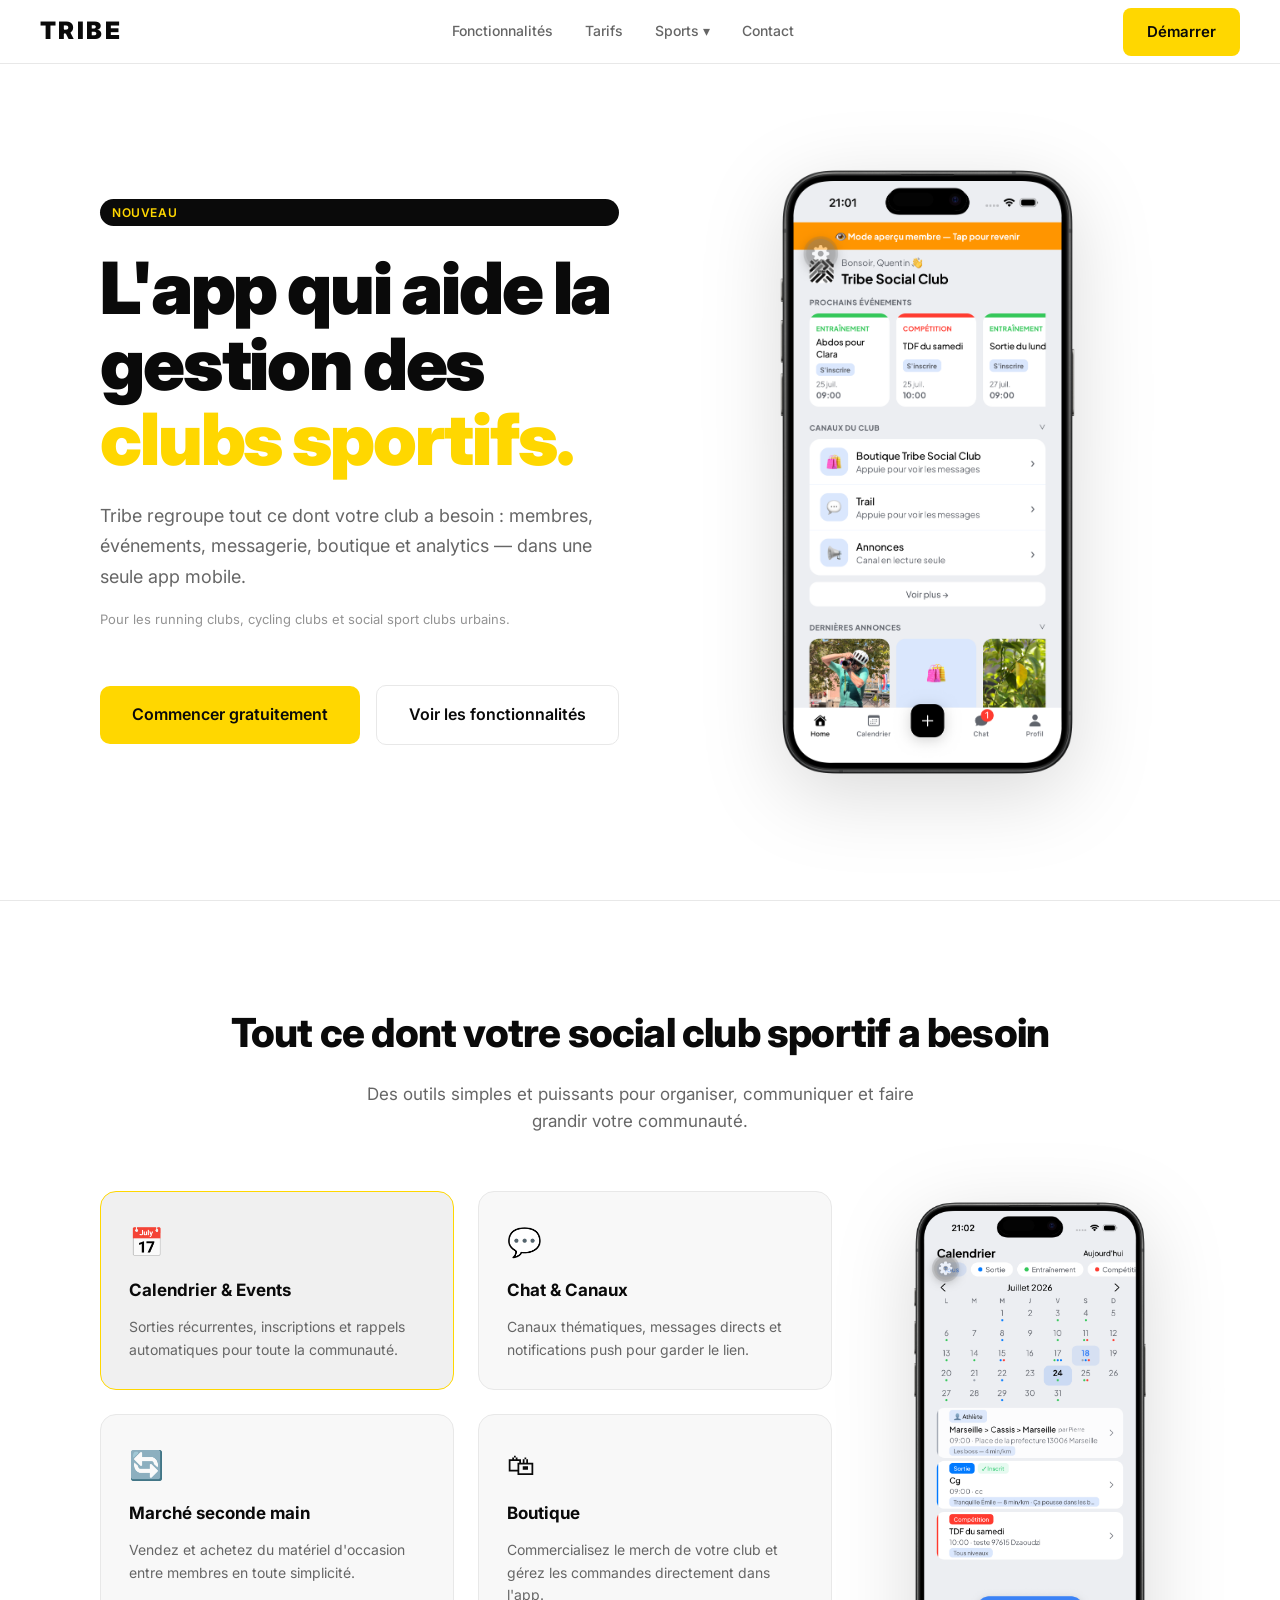
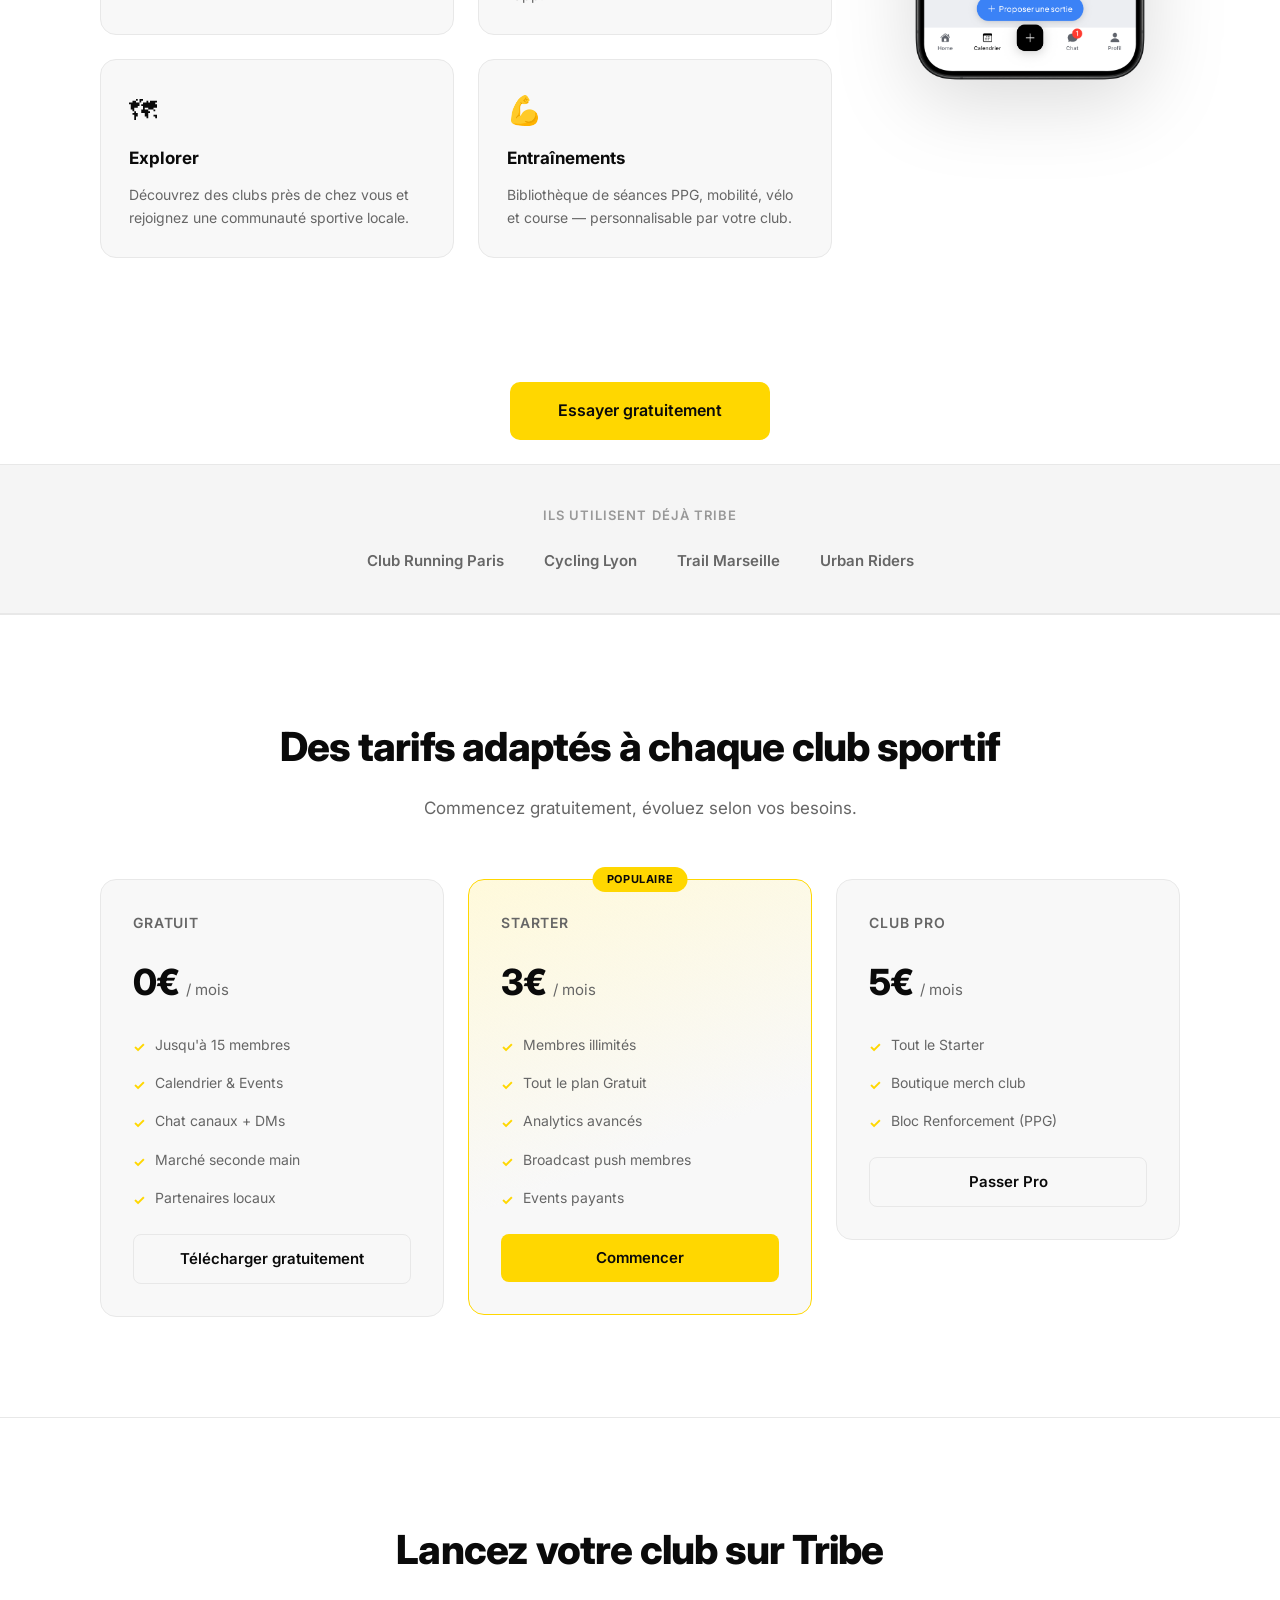
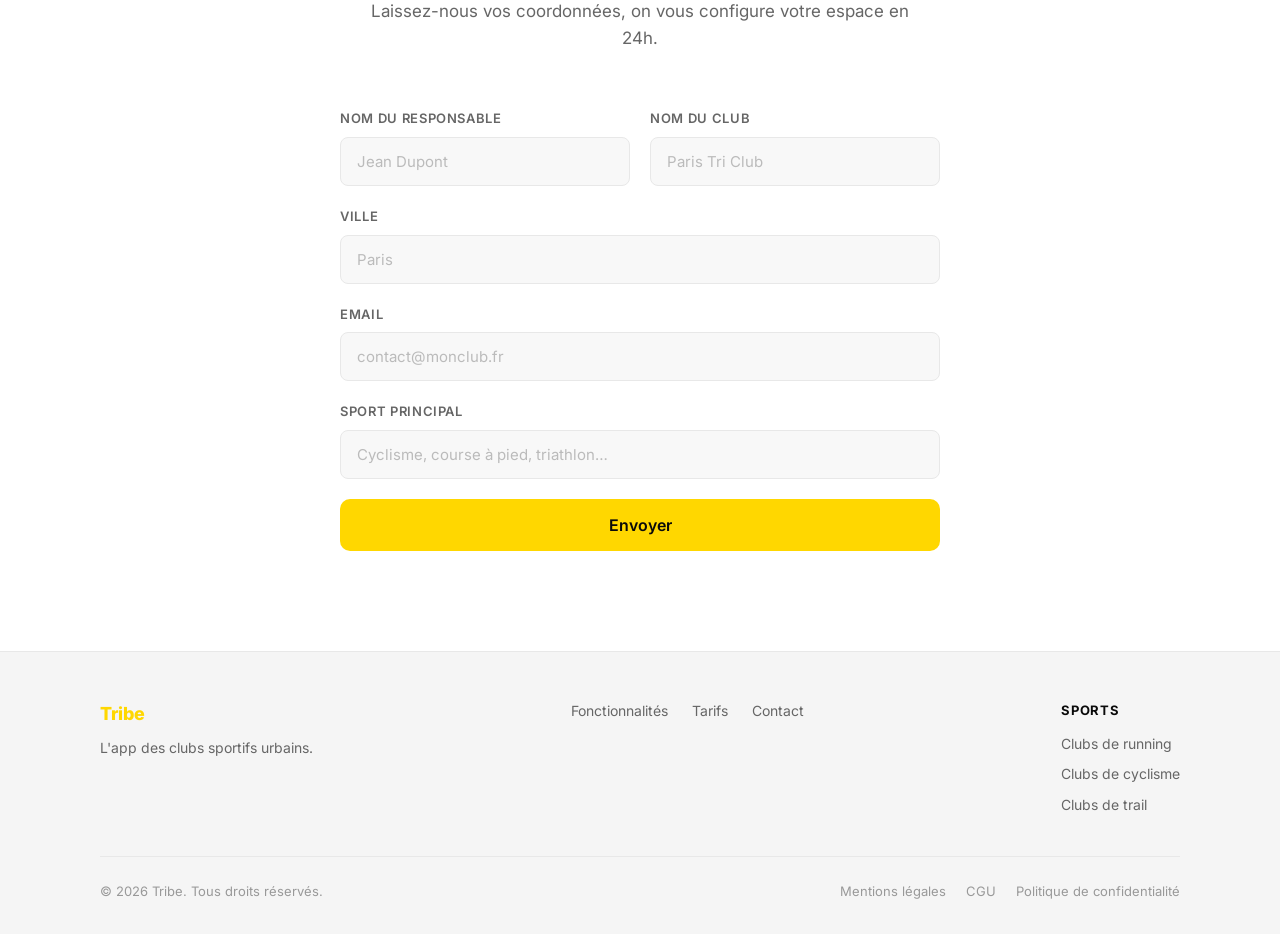
==== index.html @ c09dd41e "fix: pricing features aligned with app" ====
<!DOCTYPE html>
<html lang="fr">
<head>
  <meta charset="UTF-8" />
  <meta name="viewport" content="width=device-width, initial-scale=1.0" />
  <title>Tribe — L'app qui aide la gestion des clubs sportifs</title>

  <!-- SEO -->
  <meta name="description" content="Tribe — L'app qui aide la gestion des clubs sportifs. Calendrier, chat, boutique, entraînements et analytics pour les clubs de running, cyclisme et trail. Social running club, social cycling club, social sport club." />
  <meta name="keywords" content="application club sportif, gestion club running, app club cyclisme, logiciel club trail, gérer club sport, calendrier club running, application sport urbain" />
  <meta name="author" content="Tribe" />
  <meta name="robots" content="index, follow" />
  <link rel="canonical" href="https://tribeapp.fr" />

  <!-- Open Graph -->
  <meta property="og:title" content="Tribe — L'app qui aide la gestion des clubs sportifs" />
  <meta property="og:description" content="Calendrier, chat, boutique, entraînements et analytics pour les clubs de running, cyclisme et trail." />
  <meta property="og:url" content="https://tribeapp.fr" />
  <meta property="og:type" content="website" />
  <meta property="og:locale" content="fr_FR" />

  <!-- Twitter Card -->
  <meta name="twitter:card" content="summary_large_image" />
  <meta name="twitter:title" content="Tribe — L'app qui aide la gestion des clubs sportifs" />
  <meta name="twitter:description" content="Calendrier, chat, boutique, entraînements et analytics pour les clubs de running, cyclisme et trail." />

  <!-- Schema.org -->
  <script type="application/ld+json">
  {
    "@context": "https://schema.org",
    "@type": "SoftwareApplication",
    "name": "Tribe",
    "description": "L'app qui aide la gestion des running clubs, cycling clubs, trail clubs et social sport clubs urbains",
    "applicationCategory": "SportsApplication",
    "operatingSystem": "iOS, Android",
    "offers": [
      { "@type": "Offer", "name": "Gratuit", "price": "0", "priceCurrency": "EUR" },
      { "@type": "Offer", "name": "Starter", "price": "3", "priceCurrency": "EUR" },
      { "@type": "Offer", "name": "Club Pro", "price": "5", "priceCurrency": "EUR" }
    ],
    "url": "https://tribeapp.fr",
    "inLanguage": "fr"
  }
  </script>

  <link rel="preconnect" href="https://fonts.googleapis.com" />
  <link rel="preconnect" href="https://fonts.gstatic.com" crossorigin />
  <link href="https://fonts.googleapis.com/css2?family=Inter:wght@400;500;600;700;800;900&display=swap" rel="stylesheet" />
  <link rel="stylesheet" href="assets/css/style.css" />
  <link rel="icon" type="image/png" href="assets/img/logo.png">
  <link rel="apple-touch-icon" href="assets/img/logo.png">
</head>
<body>

  <!-- NAV -->
  <nav class="nav">
    <a href="/" class="nav__logo">TRIBE</a>
    <ul class="nav__links">
      <li><a href="/#features">Fonctionnalités</a></li>
      <li><a href="/#pricing">Tarifs</a></li>
      <li class="nav__dropdown">
        <span>Sports ▾</span>
        <div class="nav__dropdown-menu">
          <a href="running.html">🏃 Running</a>
          <a href="cycling.html">🚴 Cyclisme</a>
          <a href="trail.html">🏔 Trail</a>
        </div>
      </li>
      <li><a href="/#contact">Contact</a></li>
    </ul>
    <a href="#contact" class="btn btn--primary nav__cta">Démarrer</a>
    <button class="nav__burger" aria-label="Menu" id="burger">
      <span></span>
      <span></span>
      <span></span>
    </button>
  </nav>

  <!-- HERO -->
  <section class="hero" id="hero">
    <div class="container">
      <div class="hero__content">
        <span class="badge">Nouveau</span>
        <h1 class="hero__title">L'app qui aide la gestion des<br /><span class="accent">clubs sportifs.</span></h1>
        <p class="hero__subtitle">
          Tribe regroupe tout ce dont votre club a besoin : membres, événements, messagerie, boutique et analytics — dans une seule app mobile.
        </p>
        <p class="hero__tagline-sub">Pour les running clubs, cycling clubs et social sport clubs urbains.</p>
        <div class="hero__actions">
          <a href="#contact" class="btn btn--primary btn--lg">Commencer gratuitement</a>
          <a href="#features" class="btn btn--ghost btn--lg">Voir les fonctionnalités</a>
        </div>
      </div>
      <div class="hero__visual">
        <img src="assets/img/mockups/simulator-iphone-17-home.png" alt="Tribe app" class="hero-mockup">
      </div>
    </div>
  </section>

  <!-- FEATURES -->
  <section class="features" id="features">
    <div class="container">
      <h2 class="section-title">Tout ce dont votre social club sportif a besoin</h2>
      <p class="section-subtitle">Des outils simples et puissants pour organiser, communiquer et faire grandir votre communauté.</p>

      <div class="features-layout">

        <div class="features-left">
          <div class="features__grid">

            <div class="feature-card" data-screen="simulator-iphone-17-calendrier.png">
              <div class="feature-card__icon">📅</div>
              <h3 class="feature-card__title">Calendrier & Events</h3>
              <p class="feature-card__desc">Sorties récurrentes, inscriptions et rappels automatiques pour toute la communauté.</p>
            </div>

            <div class="feature-card" data-screen="simulator-iphone-17-canaux.png">
              <div class="feature-card__icon">💬</div>
              <h3 class="feature-card__title">Chat & Canaux</h3>
              <p class="feature-card__desc">Canaux thématiques, messages directs et notifications push pour garder le lien.</p>
            </div>

            <div class="feature-card" data-screen="simulator-iphone-17-marche-seconde-main.png">
              <div class="feature-card__icon">🔄</div>
              <h3 class="feature-card__title">Marché seconde main</h3>
              <p class="feature-card__desc">Vendez et achetez du matériel d'occasion entre membres en toute simplicité.</p>
            </div>

            <div class="feature-card" data-screen="simulator-iphone-17-boutique.png">
              <div class="feature-card__icon">🛍</div>
              <h3 class="feature-card__title">Boutique</h3>
              <p class="feature-card__desc">Commercialisez le merch de votre club et gérez les commandes directement dans l'app.</p>
            </div>

            <div class="feature-card" data-screen="simulator-iphone-17-explorer.png">
              <div class="feature-card__icon">🗺</div>
              <h3 class="feature-card__title">Explorer</h3>
              <p class="feature-card__desc">Découvrez des clubs près de chez vous et rejoignez une communauté sportive locale.</p>
            </div>

            <div class="feature-card" data-screen="simulator-iphone-17-renforcement.png">
              <div class="feature-card__icon">💪</div>
              <h3 class="feature-card__title">Entraînements</h3>
              <p class="feature-card__desc">Bibliothèque de séances PPG, mobilité, vélo et course — personnalisable par votre club.</p>
            </div>

          </div>
        </div>

        <div class="features-right">
          <img id="features-phone" src="assets/img/mockups/simulator-iphone-17-calendrier.png" alt="Tribe app" class="features-mockup">
        </div>

      </div>
    </div>
  </section>

  <!-- FEATURES CTA -->
  <div class="features-cta">
    <a href="https://apps.apple.com/app/id6784278561" target="_blank" rel="noopener" class="btn btn--primary btn--lg">
      Essayer gratuitement
    </a>
  </div>

  <!-- SOCIAL PROOF -->
  <section class="social-proof">
    <p class="social-proof__label">Ils utilisent déjà Tribe</p>
    <div class="social-proof__logos">
      <span class="club-placeholder">Club Running Paris</span>
      <span class="club-placeholder">Cycling Lyon</span>
      <span class="club-placeholder">Trail Marseille</span>
      <span class="club-placeholder">Urban Riders</span>
    </div>
  </section>

  <!-- PRICING -->
  <section class="pricing" id="pricing">
    <div class="container">
      <h2 class="section-title">Des tarifs adaptés à chaque club sportif</h2>
      <p class="section-subtitle">Commencez gratuitement, évoluez selon vos besoins.</p>
      <div class="pricing__grid">

        <div class="pricing-card">
          <div class="pricing-card__plan">Gratuit</div>
          <div class="pricing-card__price">
            <span class="pricing-card__amount">0€</span>
            <span class="pricing-card__period">/ mois</span>
          </div>
          <ul class="pricing-card__features">
            <li>Jusqu'à 15 membres</li>
            <li>Calendrier & Events</li>
            <li>Chat canaux + DMs</li>
            <li>Marché seconde main</li>
            <li>Partenaires locaux</li>
          </ul>
          <a href="https://apps.apple.com" target="_blank" rel="noopener" class="btn btn--ghost btn--full">Télécharger gratuitement</a>
        </div>

        <div class="pricing-card pricing-card--featured">
          <div class="pricing-card__badge">Populaire</div>
          <div class="pricing-card__plan">Starter</div>
          <div class="pricing-card__price">
            <span class="pricing-card__amount">3€</span>
            <span class="pricing-card__period">/ mois</span>
          </div>
          <ul class="pricing-card__features">
            <li>Membres illimités</li>
            <li>Tout le plan Gratuit</li>
            <li>Analytics avancés</li>
            <li>Broadcast push membres</li>
            <li>Events payants</li>
          </ul>
          <a href="https://apps.apple.com" target="_blank" rel="noopener" class="btn btn--primary btn--full">Commencer</a>
        </div>

        <div class="pricing-card">
          <div class="pricing-card__plan">Club Pro</div>
          <div class="pricing-card__price">
            <span class="pricing-card__amount">5€</span>
            <span class="pricing-card__period">/ mois</span>
          </div>
          <ul class="pricing-card__features">
            <li>Tout le Starter</li>
            <li>Boutique merch club</li>
            <li>Bloc Renforcement (PPG)</li>
          </ul>
          <a href="https://apps.apple.com" target="_blank" rel="noopener" class="btn btn--ghost btn--full">Passer Pro</a>
        </div>

      </div>
    </div>
  </section>

  <!-- CONTACT -->
  <section class="contact" id="contact">
    <div class="container">
      <h2 class="section-title">Lancez votre club sur Tribe</h2>
      <p class="section-subtitle">Laissez-nous vos coordonnées, on vous configure votre espace en 24h.</p>
      <form class="contact__form" id="contactForm">
        <div class="form-row">
          <div class="form-group">
            <label for="name">Nom du responsable</label>
            <input type="text" id="name" name="name" placeholder="Jean Dupont" required />
          </div>
          <div class="form-group">
            <label for="club">Nom du club</label>
            <input type="text" id="club" name="club" placeholder="Paris Tri Club" required />
          </div>
        </div>
        <div class="form-group">
          <label for="city">Ville</label>
          <input type="text" id="city" name="city" placeholder="Paris" required />
        </div>
        <div class="form-group">
          <label for="email">Email</label>
          <input type="email" id="email" name="email" placeholder="contact@monclub.fr" required />
        </div>
        <div class="form-group">
          <label for="sport">Sport principal</label>
          <input type="text" id="sport" name="sport" placeholder="Cyclisme, course à pied, triathlon…" />
        </div>
        <button type="submit" class="btn btn--primary btn--lg btn--full">Envoyer</button>
      </form>
    </div>
  </section>

  <!-- FOOTER -->
  <footer class="footer">
    <div class="container">
      <div class="footer__top">
        <div class="footer__brand">
          <span class="footer__logo">Tribe</span>
          <p class="footer__tagline">L'app des clubs sportifs urbains.</p>
        </div>
        <nav class="footer__nav">
          <a href="/#features">Fonctionnalités</a>
          <a href="/#pricing">Tarifs</a>
          <a href="/#contact">Contact</a>
        </nav>
        <div class="footer__col">
          <h4>Sports</h4>
          <a href="running.html">Clubs de running</a>
          <a href="cycling.html">Clubs de cyclisme</a>
          <a href="trail.html">Clubs de trail</a>
        </div>
      </div>
      <div class="footer__bottom">
        <p class="footer__legal">&copy; 2026 Tribe. Tous droits réservés.</p>
        <div class="footer__links">
          <a href="#">Mentions légales</a>
          <a href="#">CGU</a>
          <a href="#">Politique de confidentialité</a>
        </div>
      </div>
    </div>
  </footer>

  <script src="assets/js/main.js"></script>
</body>
</html>
---- assets/css/style.css ----
/* ===========================
   VARIABLES & RESET
   =========================== */
:root {
  --bg:         #FFFFFF;
  --bg-card:    #F8F8F8;
  --bg-card-alt:#F0F0F0;
  --border:     #E8E8E8;
  --text:       #0A0A0A;
  --text-muted: #666666;
  --accent:     #FFD700;
  --accent-dim: rgba(255, 215, 0, 0.18);

  --font: 'Inter', -apple-system, BlinkMacSystemFont, sans-serif;
  --radius-sm: 8px;
  --radius:    16px;
  --radius-lg: 24px;

  --nav-h: 64px;
  --container: 1120px;
  --gap: 24px;
}

*, *::before, *::after { box-sizing: border-box; margin: 0; padding: 0; }

html { scroll-behavior: smooth; }

body {
  font-family: var(--font);
  background: var(--bg);
  color: var(--text);
  line-height: 1.6;
  -webkit-font-smoothing: antialiased;
}

img { display: block; max-width: 100%; }
a { color: inherit; text-decoration: none; }
ul { list-style: none; }

/* ===========================
   LAYOUT
   =========================== */
.container {
  width: 100%;
  max-width: var(--container);
  margin: 0 auto;
  padding: 0 20px;
}

/* ===========================
   BUTTONS
   =========================== */
.btn {
  display: inline-flex;
  align-items: center;
  justify-content: center;
  gap: 8px;
  padding: 12px 24px;
  border-radius: var(--radius-sm);
  font-family: var(--font);
  font-size: 15px;
  font-weight: 600;
  cursor: pointer;
  transition: opacity 0.15s, transform 0.15s;
  border: none;
  white-space: nowrap;
}
.btn:hover { opacity: 0.85; transform: translateY(-1px); }
.btn:active { transform: translateY(0); }

.btn--primary {
  background: var(--accent);
  color: #0A0A0A;
}
.btn--ghost {
  background: transparent;
  color: var(--text);
  border: 1px solid var(--border);
}
.btn--ghost:hover { border-color: #AAAAAA; }
.btn--lg { padding: 16px 32px; font-size: 16px; border-radius: 10px; }
.btn--full { width: 100%; }

/* ===========================
   BADGE
   =========================== */
.badge {
  display: inline-block;
  padding: 4px 12px;
  background: #0A0A0A;
  color: var(--accent);
  border-radius: 100px;
  font-size: 12px;
  font-weight: 600;
  letter-spacing: 0.05em;
  text-transform: uppercase;
}

/* ===========================
   TYPOGRAPHY
   =========================== */
.section-title {
  font-size: clamp(28px, 4vw, 40px);
  font-weight: 800;
  letter-spacing: -0.02em;
  text-align: center;
  margin-bottom: 16px;
}
.section-subtitle {
  font-size: 17px;
  color: var(--text-muted);
  text-align: center;
  max-width: 560px;
  margin: 0 auto 56px;
}
.accent { color: var(--accent); }

/* ===========================
   NAV
   =========================== */
.nav {
  position: fixed;
  top: 0;
  left: 0;
  right: 0;
  z-index: 100;
  height: var(--nav-h);
  display: flex;
  align-items: center;
  justify-content: space-between;
  padding: 0 24px;
  background: rgba(255, 255, 255, 0.92);
  backdrop-filter: blur(12px);
  border-bottom: 1px solid var(--border);
}

.nav__logo {
  font-size: 1.5rem;
  font-weight: 900;
  letter-spacing: 0.1em;
  color: #0A0A0A;
  text-decoration: none;
}

.nav__links {
  display: flex;
  gap: 32px;
}
.nav__links a {
  font-size: 14px;
  font-weight: 500;
  color: var(--text-muted);
  transition: color 0.15s;
}
.nav__links a:hover { color: var(--text); }
.nav__links li {
  list-style: none;
  display: flex;
  align-items: center;
}

.nav__dropdown {
  display: flex;
  align-items: center;
  position: relative;
  cursor: pointer;
  font-size: 14px;
  font-weight: 500;
  color: var(--text-muted);
}
.nav__dropdown > span {
  color: var(--text-muted);
  font-size: inherit;
  font-weight: 500;
  cursor: pointer;
  display: inline-flex;
  align-items: center;
  gap: 4px;
}
.nav__dropdown:hover > span { color: var(--text); }
.nav__dropdown:hover { color: var(--text); }
.nav__dropdown-menu {
  display: none;
  position: absolute;
  top: 100%;
  left: 0;
  background: #fff;
  border: 1px solid #E8E8E8;
  border-radius: 8px;
  padding: 8px;
  min-width: 160px;
  box-shadow: 0 4px 12px rgba(0,0,0,0.1);
  z-index: 100;
}
.nav__dropdown:hover .nav__dropdown-menu {
  display: flex;
  flex-direction: column;
  gap: 4px;
}
.nav__dropdown-menu a {
  padding: 8px 12px;
  border-radius: 6px;
  font-size: 0.9rem;
  color: var(--text-muted);
}
.nav__dropdown-menu a:hover {
  background: #F5F5F5;
  color: var(--text);
}

/* ===========================
   HERO
   =========================== */
.hero {
  padding: calc(var(--nav-h) + 80px) 0 100px;
  min-height: 100svh;
  display: flex;
  align-items: center;
}

.hero .container {
  display: grid;
  grid-template-columns: 1fr;
  gap: 56px;
  align-items: center;
}

.hero__content {
  display: flex;
  flex-direction: column;
  gap: 24px;
}

.hero__title {
  font-size: clamp(36px, 6vw, 72px);
  font-weight: 900;
  line-height: 1.05;
  letter-spacing: -0.03em;
}

.hero__subtitle {
  font-size: 18px;
  color: var(--text-muted);
  max-width: 520px;
  line-height: 1.7;
}
.hero__tagline-sub {
  font-size: 13px;
  color: var(--text-muted);
  opacity: 0.7;
  margin-top: -8px;
}

.hero__actions {
  display: flex !important;
  flex-direction: row !important;
  gap: 16px;
  flex-wrap: nowrap;
  justify-content: center;
  align-items: center;
  margin-top: 32px;
}

@media (max-width: 480px) {
  .hero__actions {
    flex-direction: column !important;
    flex-wrap: wrap;
    width: 100%;
  }
  .hero__actions .btn {
    width: 100%;
    text-align: center;
  }
}

.hero__visual {
  width: 100%;
  min-height: 400px;
  display: flex;
  align-items: center;
  justify-content: center;
}

/* ===========================
   FEATURES
   =========================== */
.features {
  padding: 100px 0;
  border-top: 1px solid var(--border);
}

.features__grid {
  display: grid;
  grid-template-columns: 1fr;
  gap: var(--gap);
}

.feature-card {
  padding: 28px;
  background: var(--bg-card);
  border: 1px solid var(--border);
  border-radius: var(--radius);
  display: flex;
  flex-direction: column;
  gap: 12px;
  transition: border-color 0.2s, background 0.2s;
}
.feature-card:hover {
  border-color: #CCCCCC;
  background: var(--bg-card-alt);
}

.feature-card__icon { font-size: 28px; }
.feature-card__title { font-size: 17px; font-weight: 700; }
.feature-card__desc { font-size: 14px; color: var(--text-muted); line-height: 1.6; }

/* ===========================
   PRICING
   =========================== */
.pricing {
  padding: 100px 0;
  border-top: 1px solid var(--border);
}

.pricing__grid {
  display: grid;
  grid-template-columns: 1fr;
  gap: var(--gap);
  align-items: start;
}

.pricing-card {
  padding: 32px;
  background: var(--bg-card);
  border: 1px solid var(--border);
  border-radius: var(--radius);
  display: flex;
  flex-direction: column;
  gap: 20px;
  position: relative;
}

.pricing-card--featured {
  border-color: var(--accent);
  background: linear-gradient(160deg, rgba(255,215,0,0.14) 0%, var(--bg-card) 60%);
}

.pricing-card__badge {
  position: absolute;
  top: -13px;
  left: 50%;
  transform: translateX(-50%);
  background: var(--accent);
  color: #0A0A0A;
  font-size: 11px;
  font-weight: 700;
  text-transform: uppercase;
  letter-spacing: 0.06em;
  padding: 4px 14px;
  border-radius: 100px;
  white-space: nowrap;
}

.pricing-card__plan {
  font-size: 14px;
  font-weight: 600;
  color: var(--text-muted);
  text-transform: uppercase;
  letter-spacing: 0.06em;
}

.pricing-card__price {
  display: flex;
  align-items: baseline;
  gap: 6px;
}
.pricing-card__amount { font-size: 36px; font-weight: 800; letter-spacing: -0.02em; }
.pricing-card__period { font-size: 15px; color: var(--text-muted); }

.pricing-card__features {
  display: flex;
  flex-direction: column;
  gap: 10px;
  flex: 1;
}
.pricing-card__features li {
  font-size: 14px;
  color: var(--text-muted);
  display: flex;
  align-items: flex-start;
  gap: 10px;
  padding: 2px 0 !important;
}
.pricing-card__features li::before {
  content: '✓';
  color: var(--accent);
  font-weight: 700;
  flex-shrink: 0;
  margin-top: 2px;
}

/* ===========================
   FEATURES CTA
   =========================== */
.features-cta {
  display: flex;
  justify-content: center;
  margin: 24px auto;
}

.features-cta .btn {
  padding: 16px 48px;
}

/* ===========================
   SOCIAL PROOF
   =========================== */
.social-proof {
  background: #F5F5F5;
  border-top: 1px solid var(--border);
  border-bottom: 1px solid var(--border);
  padding: 40px 20px;
  text-align: center;
}

.social-proof__label {
  font-size: 13px;
  font-weight: 600;
  color: #999;
  text-transform: uppercase;
  letter-spacing: 0.08em;
  margin-bottom: 24px;
}

.social-proof__logos {
  display: flex;
  flex-wrap: wrap;
  justify-content: center;
  align-items: center;
  gap: 40px;
}

.club-placeholder {
  font-size: 15px;
  font-weight: 600;
  color: #666;
}

/* ===========================
   CONTACT
   =========================== */
.contact {
  padding: 100px 0;
  border-top: 1px solid var(--border);
}

.contact__form {
  max-width: 600px;
  margin: 0 auto;
  display: flex;
  flex-direction: column;
  gap: 20px;
}

.form-row {
  display: grid;
  grid-template-columns: 1fr;
  gap: 20px;
}

.form-group {
  display: flex;
  flex-direction: column;
  gap: 8px;
}
.form-group label {
  font-size: 13px;
  font-weight: 600;
  color: var(--text-muted);
  text-transform: uppercase;
  letter-spacing: 0.05em;
}
.form-group input,
.form-group textarea {
  background: var(--bg-card);
  border: 1px solid var(--border);
  border-radius: var(--radius-sm);
  color: var(--text);
  font-family: var(--font);
  font-size: 15px;
  padding: 14px 16px;
  transition: border-color 0.15s;
  outline: none;
}
.form-group input::placeholder,
.form-group textarea::placeholder { color: #BBBBBB; }
.form-group input:focus,
.form-group textarea:focus { border-color: var(--accent); }

/* ===========================
   FOOTER
   =========================== */
.footer {
  background: #F5F5F5;
  border-top: 1px solid var(--border);
  padding: 48px 0 32px;
}

.footer__top {
  display: flex;
  flex-direction: column;
  gap: 32px;
  margin-bottom: 40px;
}

.footer__logo {
  display: block;
  font-size: 18px;
  font-weight: 800;
  color: var(--accent);
  margin-bottom: 8px;
}
.footer__tagline { font-size: 14px; color: var(--text-muted); }

.footer__nav {
  display: flex;
  flex-wrap: wrap;
  gap: 24px;
}
.footer__nav a { font-size: 14px; color: var(--text-muted); transition: color 0.15s; }
.footer__nav a:hover { color: var(--text); }

.footer__col {
  display: flex;
  flex-direction: column;
  gap: 8px;
}
.footer__col h4 {
  font-size: 13px;
  font-weight: 700;
  color: var(--text);
  text-transform: uppercase;
  letter-spacing: 0.06em;
  margin-bottom: 4px;
}
.footer__col a {
  font-size: 14px;
  color: var(--text-muted);
  transition: color 0.15s;
}
.footer__col a:hover { color: var(--text); }

.footer__bottom {
  display: flex;
  flex-direction: column;
  gap: 12px;
  padding-top: 24px;
  border-top: 1px solid var(--border);
}
.footer__legal { font-size: 13px; color: #999999; }
.footer__links { display: flex; flex-wrap: wrap; gap: 20px; }
.footer__links a { font-size: 13px; color: #999999; transition: color 0.15s; }
.footer__links a:hover { color: var(--text-muted); }

/* ===========================
   FEATURES — 2-COL LAYOUT
   =========================== */
.features-layout {
  display: grid;
  grid-template-columns: 1fr;
  gap: 48px;
  align-items: start;
}

/* On mobile the phone column is hidden — cards stay full-width */
.features-right {
  display: none;
}

@media (max-width: 959px) {
  .features-mockup {
    display: none;
  }
  .features__grid {
    grid-template-columns: 1fr;
    width: 100%;
    gap: 12px;
  }
  .hero-mockup {
    width: 180px;
    margin: 32px auto 0;
  }
  .features-phone-mobile {
    display: flex;
    overflow-x: auto;
    gap: 16px;
    padding: 16px 0;
    scroll-snap-type: x mandatory;
  }
  .features-phone-mobile img {
    width: 180px;
    flex-shrink: 0;
    scroll-snap-align: center;
  }
  .feature-card {
    padding: 16px;
  }
  section {
    padding: 48px 16px;
  }
  .section-header {
    margin-bottom: 24px;
  }
  .features-cta {
    margin-top: 0px !important;
    padding-top: 0 !important;
    padding: 0 !important;
  }
  .pricing__grid {
    gap: 12px;
  }
  .pricing-card {
    padding: 16px 14px !important;
    gap: 4px !important;
  }
  .pricing-card__plan {
    margin-bottom: 4px !important;
  }
  .pricing-card__price {
    margin-bottom: 6px !important;
    margin-top: 0 !important;
  }
  .pricing-card__features {
    margin-top: 6px !important;
  }
  .pricing-card .price {
    font-size: 2rem;
    margin: 8px 0;
  }
  .pricing-card ul {
    margin: 12px 0;
    gap: 8px;
  }
  .pricing-card__features {
    gap: 4px !important;
  }
  .pricing-card__features li {
    font-size: 0.82rem !important;
    padding: 1px 0 !important;
    line-height: 1.3;
    display: flex !important;
    align-items: flex-start !important;
    gap: 10px !important;
  }
  .pricing-card__features li::before {
    flex-shrink: 0;
    margin-top: 2px;
  }
  .pricing-features {
    gap: 6px;
    margin: 8px 0;
  }
  .pricing-card .btn {
    padding: 12px 20px;
    margin-top: 16px;
  }
}

@media (min-width: 960px) {
  .features-layout {
    grid-template-columns: 1fr 300px;
  }

  .features-right {
    position: sticky;
    top: 15vh;
    display: flex;
    align-items: center;
    justify-content: center;
  }

  .features-left .features__grid {
    grid-template-columns: repeat(2, 1fr);
  }
}

/* Image fade transition driven by main.js */
.features-phone img {
  transition: opacity 0.2s ease;
}

/* Active card highlight */
.feature-card.is-active {
  border-color: var(--accent);
  background: var(--bg-card-alt);
}

/* ===========================
   MOCKUPS PNG
   =========================== */

.hero__visual {
  display: flex;
  align-items: center;
  justify-content: center;
  height: 100%;
}

.hero-mockup {
  height: 100%;
  width: auto;
  max-height: 633px;
  object-fit: contain;
  display: block;
  filter: drop-shadow(0 20px 40px rgba(0,0,0,0.15));
}

.features-mockup {
  width: auto;
  height: auto;
  max-height: 500px;
  object-fit: contain;
  filter: drop-shadow(0 20px 40px rgba(0,0,0,0.15));
  transition: opacity 0.2s ease;
}

/* ===========================
   RESPONSIVE — TABLET (≥ 640px)
   =========================== */
@media (min-width: 640px) {
  .features__grid { grid-template-columns: repeat(2, 1fr); }
  .pricing__grid  { grid-template-columns: repeat(2, 1fr); }
  .form-row       { grid-template-columns: repeat(2, 1fr); }
  .footer__top    { flex-direction: row; justify-content: space-between; align-items: flex-start; }
  .footer__bottom { flex-direction: row; justify-content: space-between; align-items: center; }
}

/* ===========================
   RESPONSIVE — DESKTOP (≥ 960px)
   =========================== */
@media (min-width: 960px) {
  .nav { padding: 0 40px; }

  .hero .container { grid-template-columns: 1fr 1fr; }

  .features__grid { grid-template-columns: repeat(3, 1fr); }
  .pricing__grid  { grid-template-columns: repeat(3, 1fr); }

  .nav__cta { display: inline-flex; }
}

/* ===========================
   ANIMATIONS (driven by main.js)
   =========================== */
.fade-in {
  opacity: 0;
  transform: translateY(20px);
  transition: opacity 0.5s ease, transform 0.5s ease;
}
.fade-in.visible {
  opacity: 1;
  transform: translateY(0);
}

.nav--scrolled {
  box-shadow: 0 1px 20px rgba(0,0,0,0.08);
}

/* ===========================
   NAV — hide links on mobile
   =========================== */
/* ===========================
   GEO PAGES — content section
   =========================== */
.geo-content {
  padding: 80px 20px;
}

.geo-content__body {
  max-width: 720px;
  margin: 0 auto;
}

.geo-content__body h2 {
  font-size: 22px;
  font-weight: 700;
  color: var(--text);
  margin: 48px 0 12px;
}

.geo-content__body h2:first-child {
  margin-top: 0;
}

.geo-content__body p {
  font-size: 16px;
  line-height: 1.75;
  color: var(--text-muted);
  margin: 0 0 16px;
}

.nav__burger {
  display: none;
  flex-direction: column;
  gap: 5px;
  background: none;
  border: none;
  cursor: pointer;
  padding: 4px;
}
.nav__burger span {
  display: block;
  width: 24px;
  height: 2px;
  background: var(--text);
  border-radius: 2px;
  transition: all 0.3s;
}

@media (max-width: 959px) {
  .nav__burger {
    display: flex !important;
    z-index: 100;
  }
  .nav__cta { display: none !important; }
  .nav__links {
    position: fixed;
    top: 60px;
    left: 0;
    right: 0;
    background: #fff;
    z-index: 99;
    transform: translateY(-200%);
    transition: transform 0.3s ease;
    display: flex !important;
    flex-direction: column;
    padding: 24px;
    gap: 16px;
    border-bottom: 1px solid var(--border);
    box-shadow: 0 4px 12px rgba(0,0,0,0.1);
  }
  .nav__links.is-open { transform: translateY(0) !important; }
  .nav__links li { display: flex; align-items: center; }
}
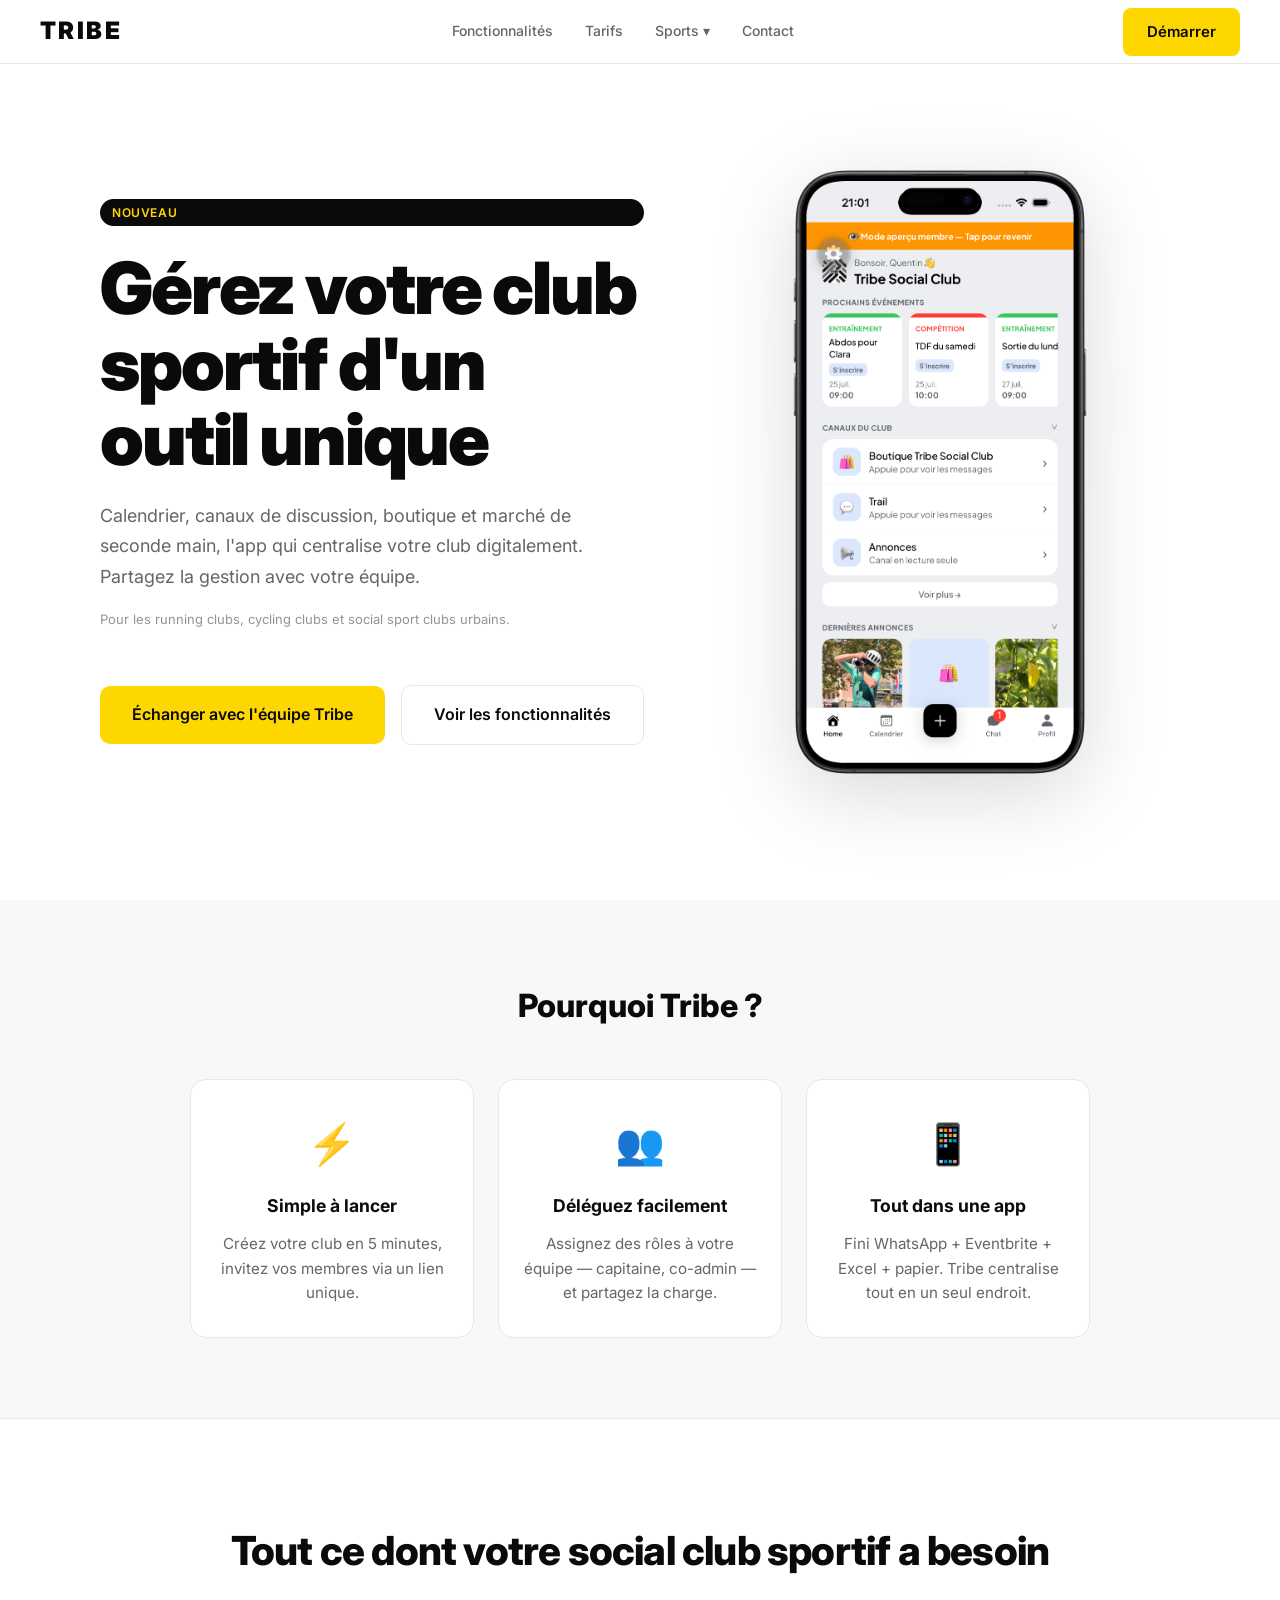
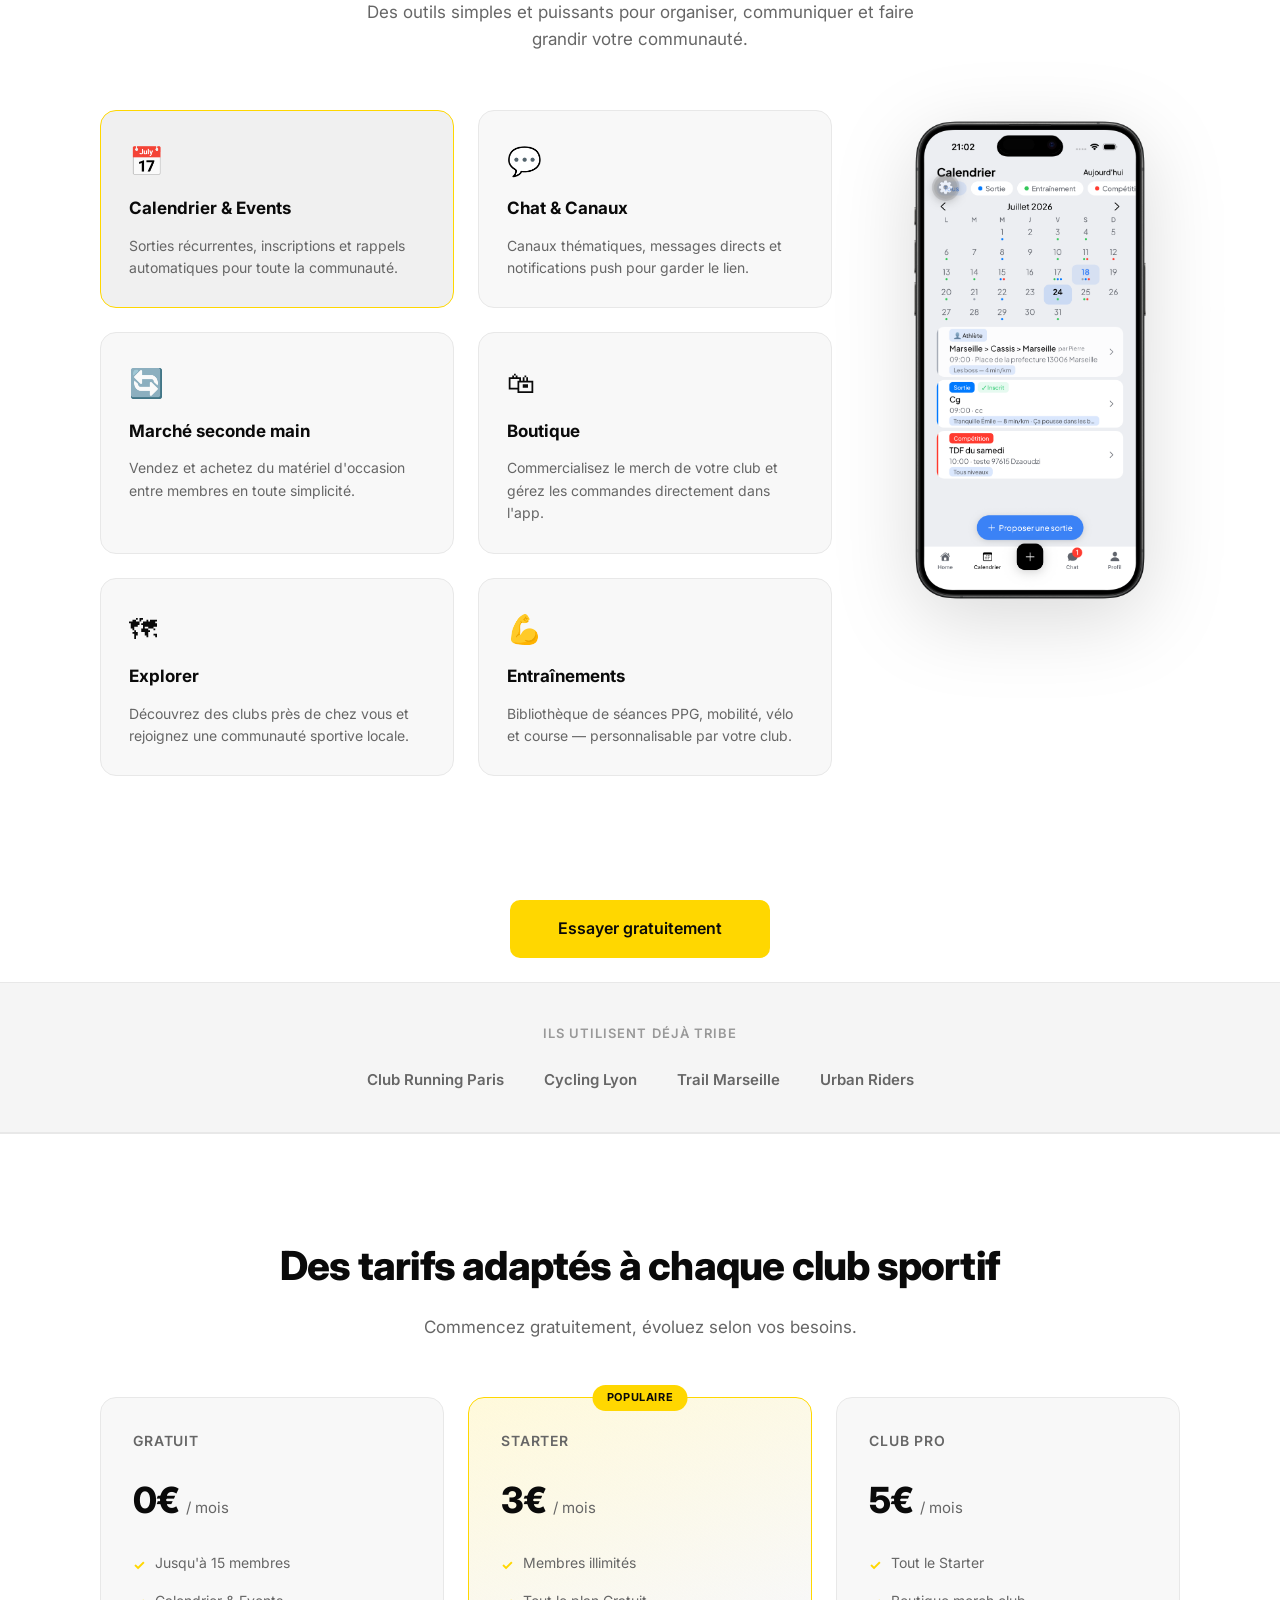
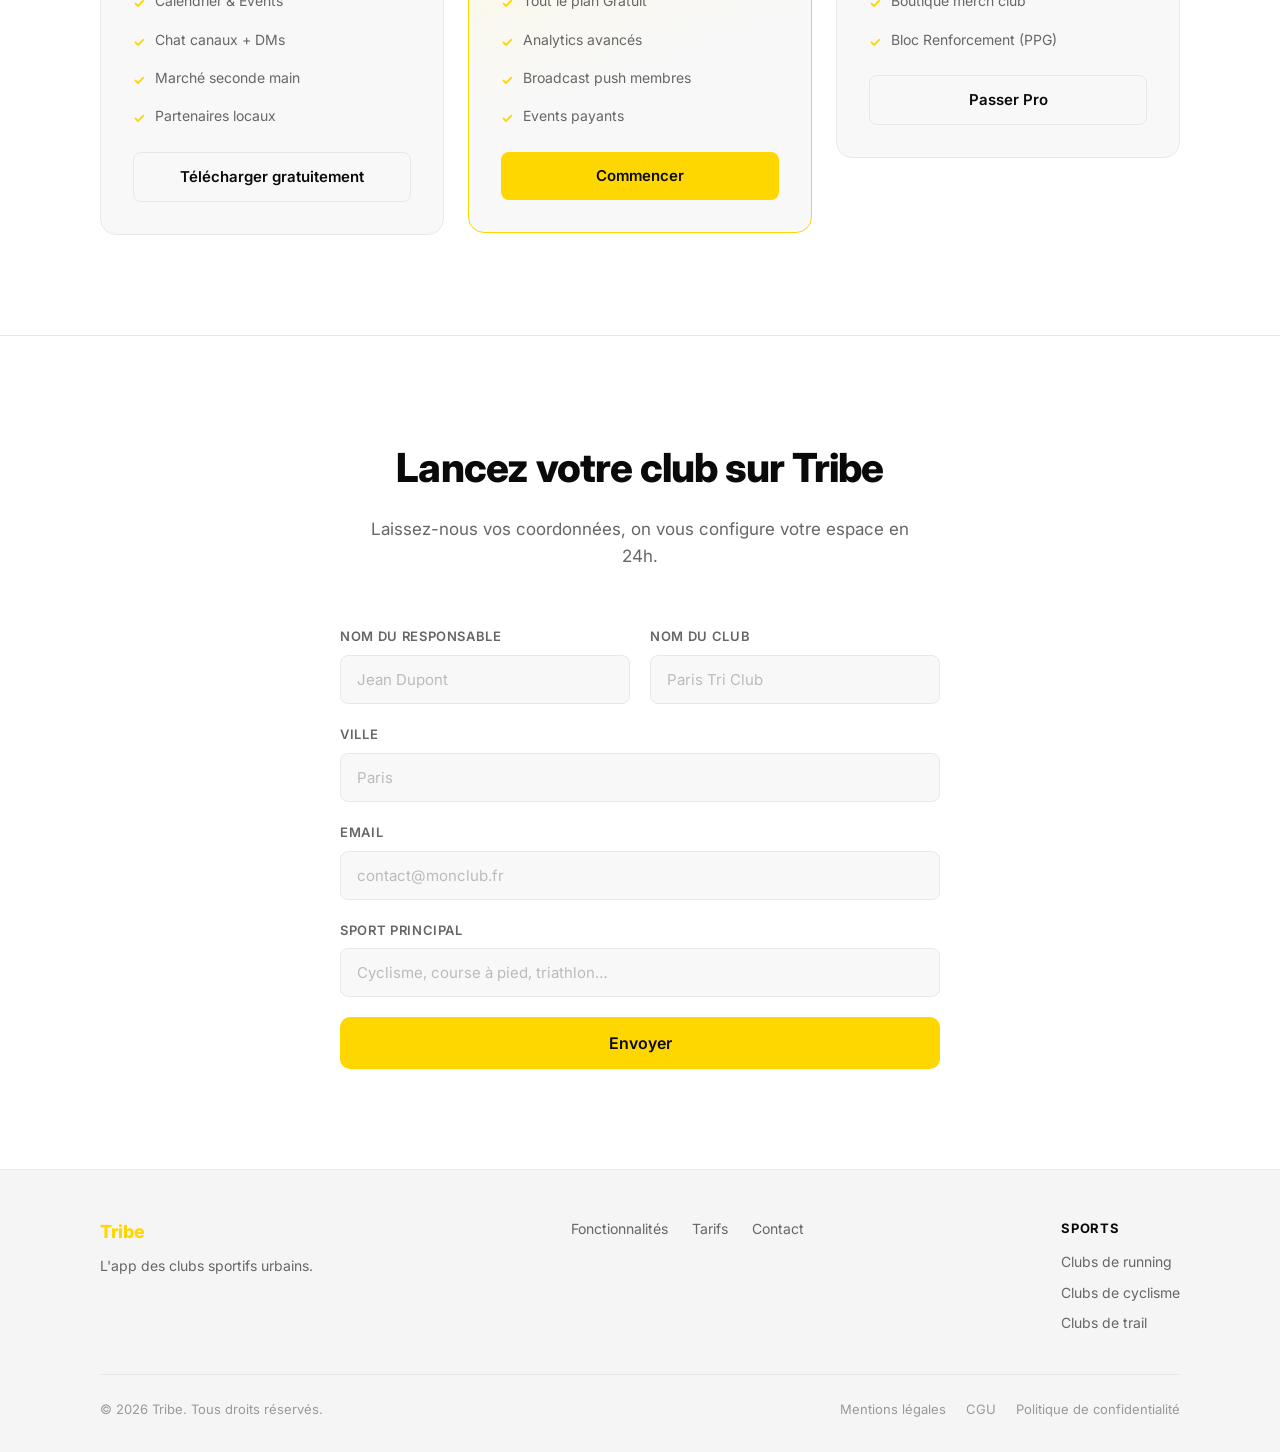
==== commit 793851db: "feat: new hero copy + section Pourquoi Tribe" ====
--- a/index.html
+++ b/index.html
@@ -81,18 +81,42 @@
     <div class="container">
       <div class="hero__content">
         <span class="badge">Nouveau</span>
-        <h1 class="hero__title">L'app qui aide la gestion des<br /><span class="accent">clubs sportifs.</span></h1>
+        <h1 class="hero__title">Gérez votre club sportif d'un outil unique</h1>
         <p class="hero__subtitle">
-          Tribe regroupe tout ce dont votre club a besoin : membres, événements, messagerie, boutique et analytics — dans une seule app mobile.
+          Calendrier, canaux de discussion, boutique et marché de seconde main, l'app qui centralise votre club digitalement. Partagez la gestion avec votre équipe.
         </p>
         <p class="hero__tagline-sub">Pour les running clubs, cycling clubs et social sport clubs urbains.</p>
         <div class="hero__actions">
-          <a href="#contact" class="btn btn--primary btn--lg">Commencer gratuitement</a>
+          <a href="#contact" class="btn btn--primary btn--lg">Échanger avec l'équipe Tribe</a>
           <a href="#features" class="btn btn--ghost btn--lg">Voir les fonctionnalités</a>
         </div>
       </div>
       <div class="hero__visual">
         <img src="assets/img/mockups/simulator-iphone-17-home.png" alt="Tribe app" class="hero-mockup">
+      </div>
+    </div>
+  </section>
+
+  <!-- WHY TRIBE -->
+  <section class="why-tribe" id="why">
+    <div class="container">
+      <h2>Pourquoi Tribe ?</h2>
+      <div class="why-grid">
+        <div class="why-card">
+          <span class="why-icon">⚡</span>
+          <h3>Simple à lancer</h3>
+          <p>Créez votre club en 5 minutes, invitez vos membres via un lien unique.</p>
+        </div>
+        <div class="why-card">
+          <span class="why-icon">👥</span>
+          <h3>Déléguez facilement</h3>
+          <p>Assignez des rôles à votre équipe — capitaine, co-admin — et partagez la charge.</p>
+        </div>
+        <div class="why-card">
+          <span class="why-icon">📱</span>
+          <h3>Tout dans une app</h3>
+          <p>Fini WhatsApp + Eventbrite + Excel + papier. Tribe centralise tout en un seul endroit.</p>
+        </div>
       </div>
     </div>
   </section>
--- a/assets/css/style.css
+++ b/assets/css/style.css
@@ -280,6 +280,18 @@
   align-items: center;
   justify-content: center;
 }
+
+/* ===========================
+   WHY TRIBE
+   =========================== */
+.why-tribe { padding: 80px 24px; background: #F8F8F8; }
+.why-tribe h2 { text-align: center; font-size: 2rem; font-weight: 800; margin-bottom: 48px; }
+.why-grid { display: grid; grid-template-columns: repeat(3, 1fr); gap: 24px; max-width: 900px; margin: 0 auto; }
+.why-card { background: #fff; border-radius: 16px; padding: 32px 24px; text-align: center; border: 1px solid #E8E8E8; }
+.why-icon { font-size: 2.5rem; display: block; margin-bottom: 16px; }
+.why-card h3 { font-size: 1.1rem; font-weight: 700; margin-bottom: 12px; }
+.why-card p { color: #666; font-size: 0.95rem; line-height: 1.6; }
+@media (max-width: 959px) { .why-grid { grid-template-columns: 1fr; gap: 16px; } }
 
 /* ===========================
    FEATURES
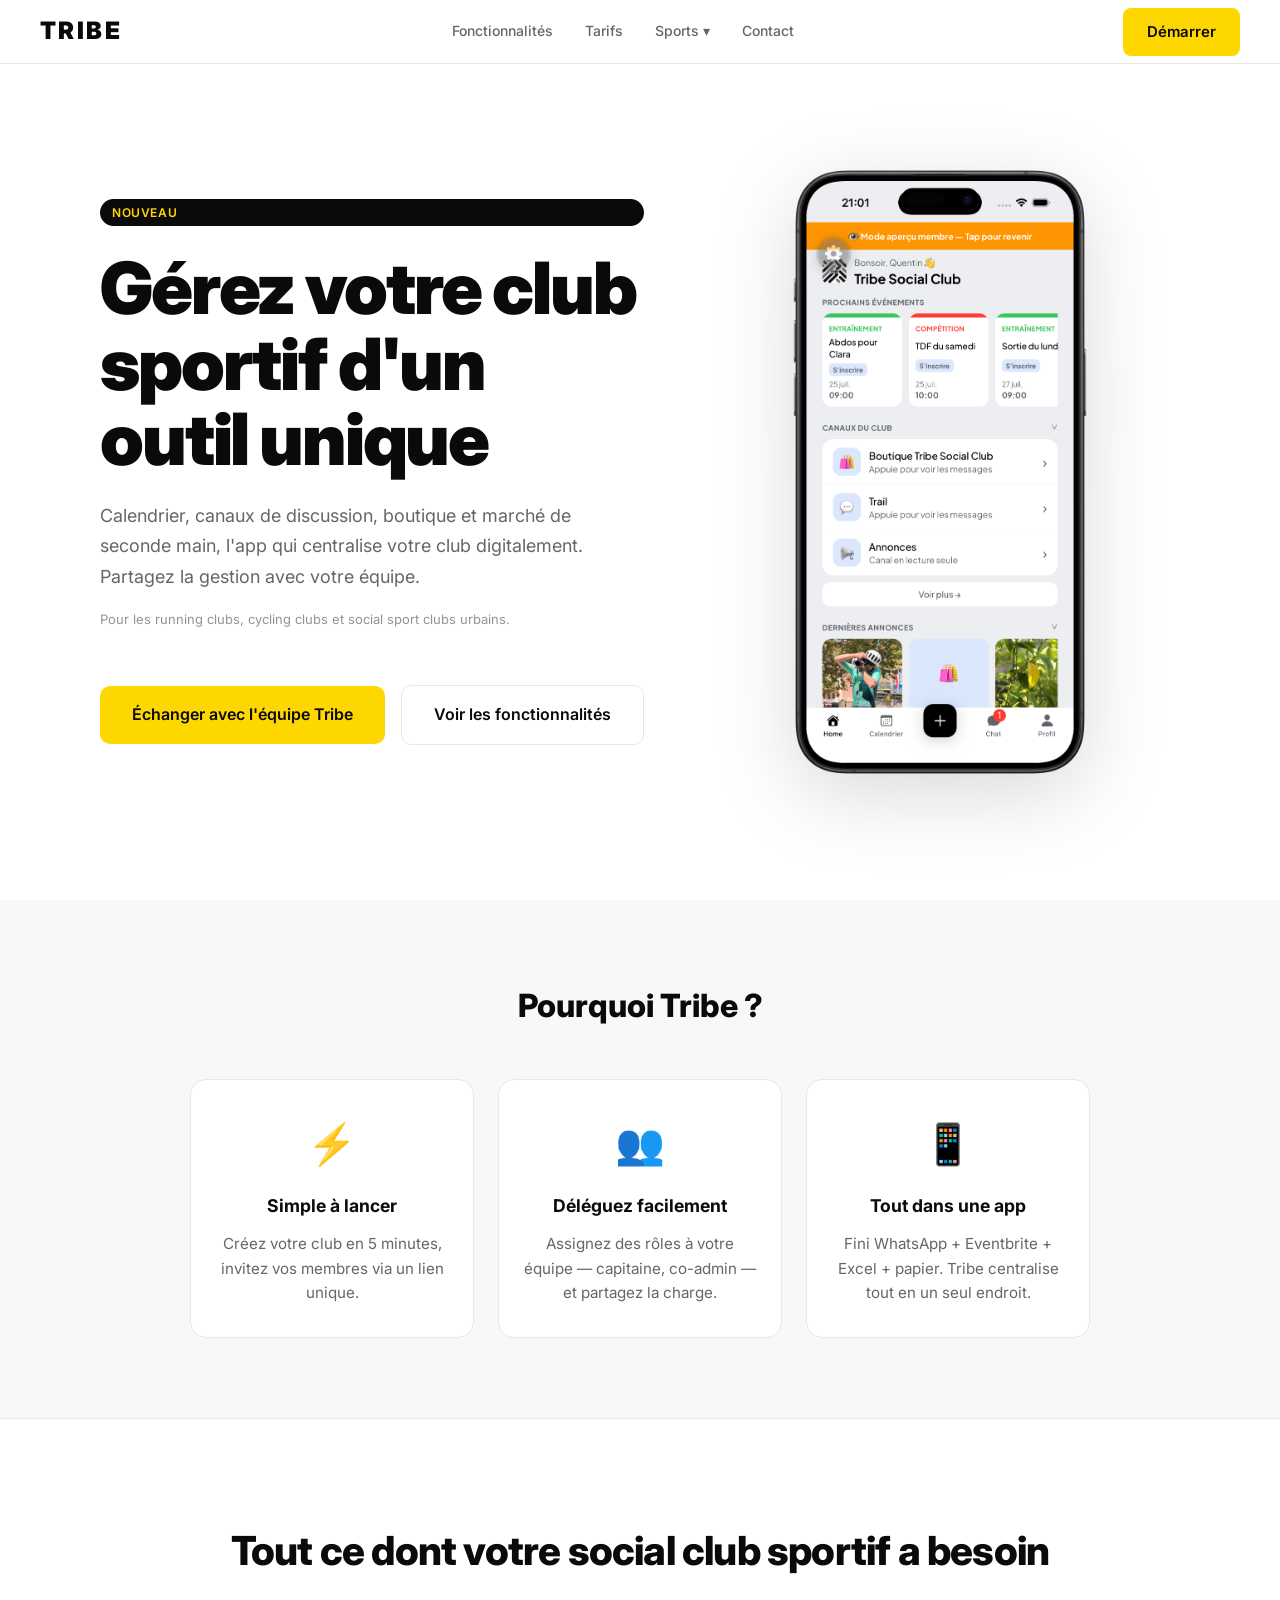
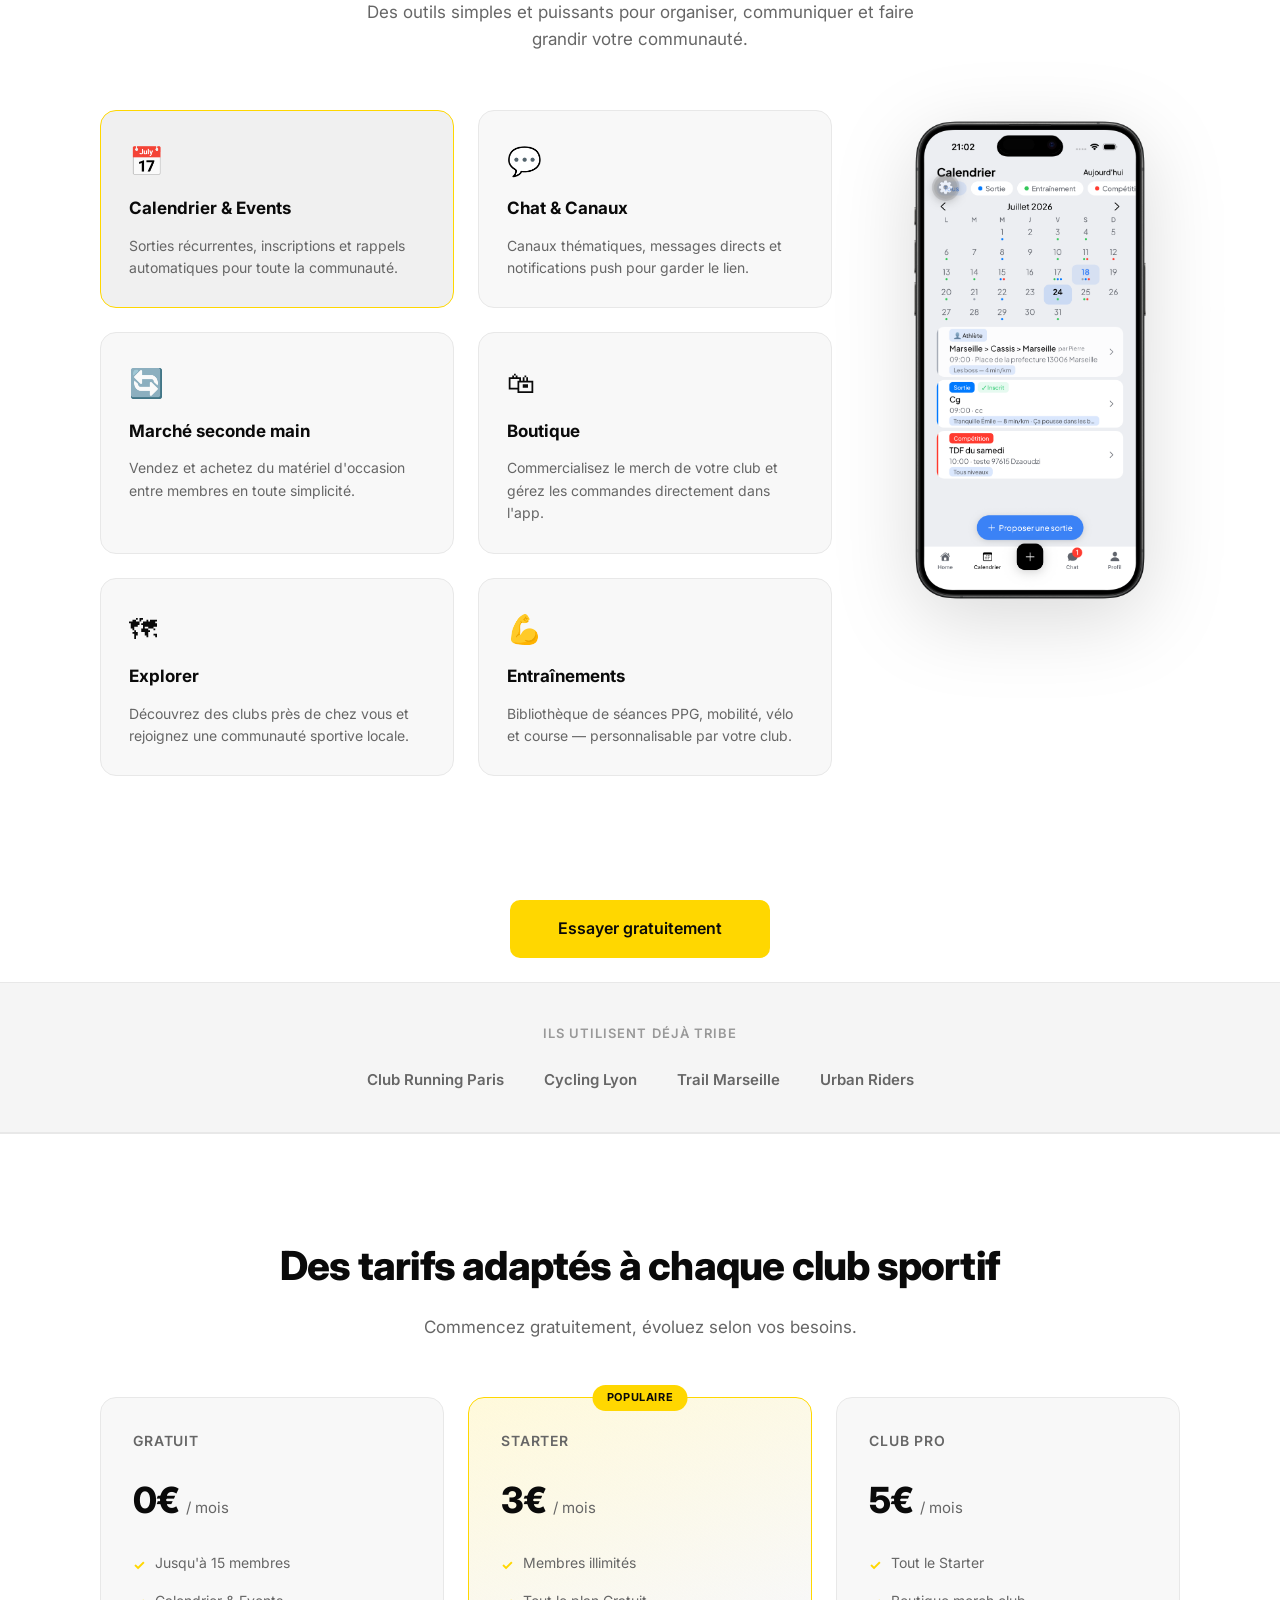
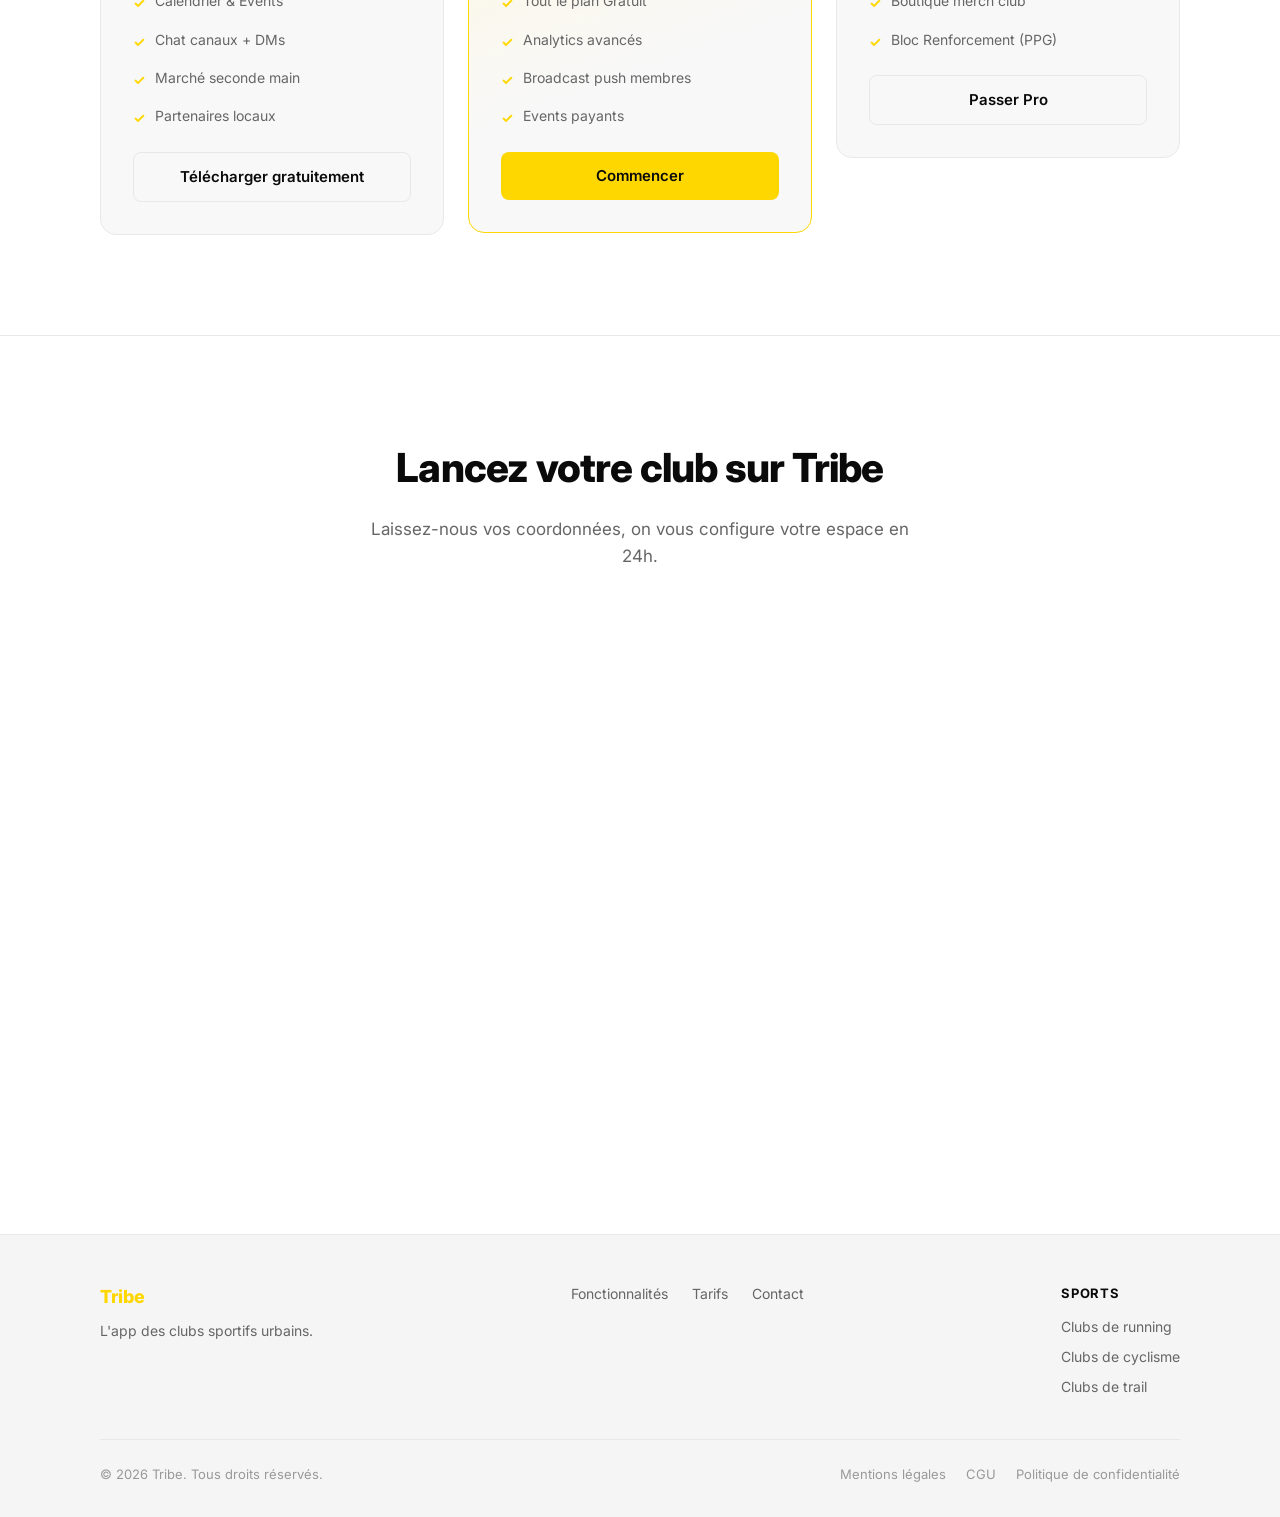
==== commit e4a9c913: "feat: tally form embed + remove old contact handler" ====
--- a/index.html
+++ b/index.html
@@ -260,31 +260,17 @@
     <div class="container">
       <h2 class="section-title">Lancez votre club sur Tribe</h2>
       <p class="section-subtitle">Laissez-nous vos coordonnées, on vous configure votre espace en 24h.</p>
-      <form class="contact__form" id="contactForm">
-        <div class="form-row">
-          <div class="form-group">
-            <label for="name">Nom du responsable</label>
-            <input type="text" id="name" name="name" placeholder="Jean Dupont" required />
-          </div>
-          <div class="form-group">
-            <label for="club">Nom du club</label>
-            <input type="text" id="club" name="club" placeholder="Paris Tri Club" required />
-          </div>
-        </div>
-        <div class="form-group">
-          <label for="city">Ville</label>
-          <input type="text" id="city" name="city" placeholder="Paris" required />
-        </div>
-        <div class="form-group">
-          <label for="email">Email</label>
-          <input type="email" id="email" name="email" placeholder="contact@monclub.fr" required />
-        </div>
-        <div class="form-group">
-          <label for="sport">Sport principal</label>
-          <input type="text" id="sport" name="sport" placeholder="Cyclisme, course à pied, triathlon…" />
-        </div>
-        <button type="submit" class="btn btn--primary btn--lg btn--full">Envoyer</button>
-      </form>
+      <iframe
+        data-tally-src="https://tally.so/embed/KYKKy7?alignLeft=1&hideTitle=1&transparentBackground=1&dynamicHeight=1&formEventsForwarding=1"
+        loading="lazy"
+        width="100%"
+        height="500"
+        frameborder="0"
+        marginheight="0"
+        marginwidth="0"
+        title="Contact Tribe">
+      </iframe>
+      <script>var d=document,w="https://tally.so/widgets/embed.js",v=function(){"undefined"!=typeof Tally?Tally.loadEmbeds():d.querySelectorAll("[data-tally-src]:not([src])").forEach((function(e){e.src=e.dataset.tallySrc}))};if("undefined"!=typeof Tally)v();else if(d.querySelector('script[src="'+w+'"]')==null){var s=d.createElement("script");s.src=w,s.onload=v,s.onerror=v,d.body.appendChild(s);}</script>
     </div>
   </section>
 
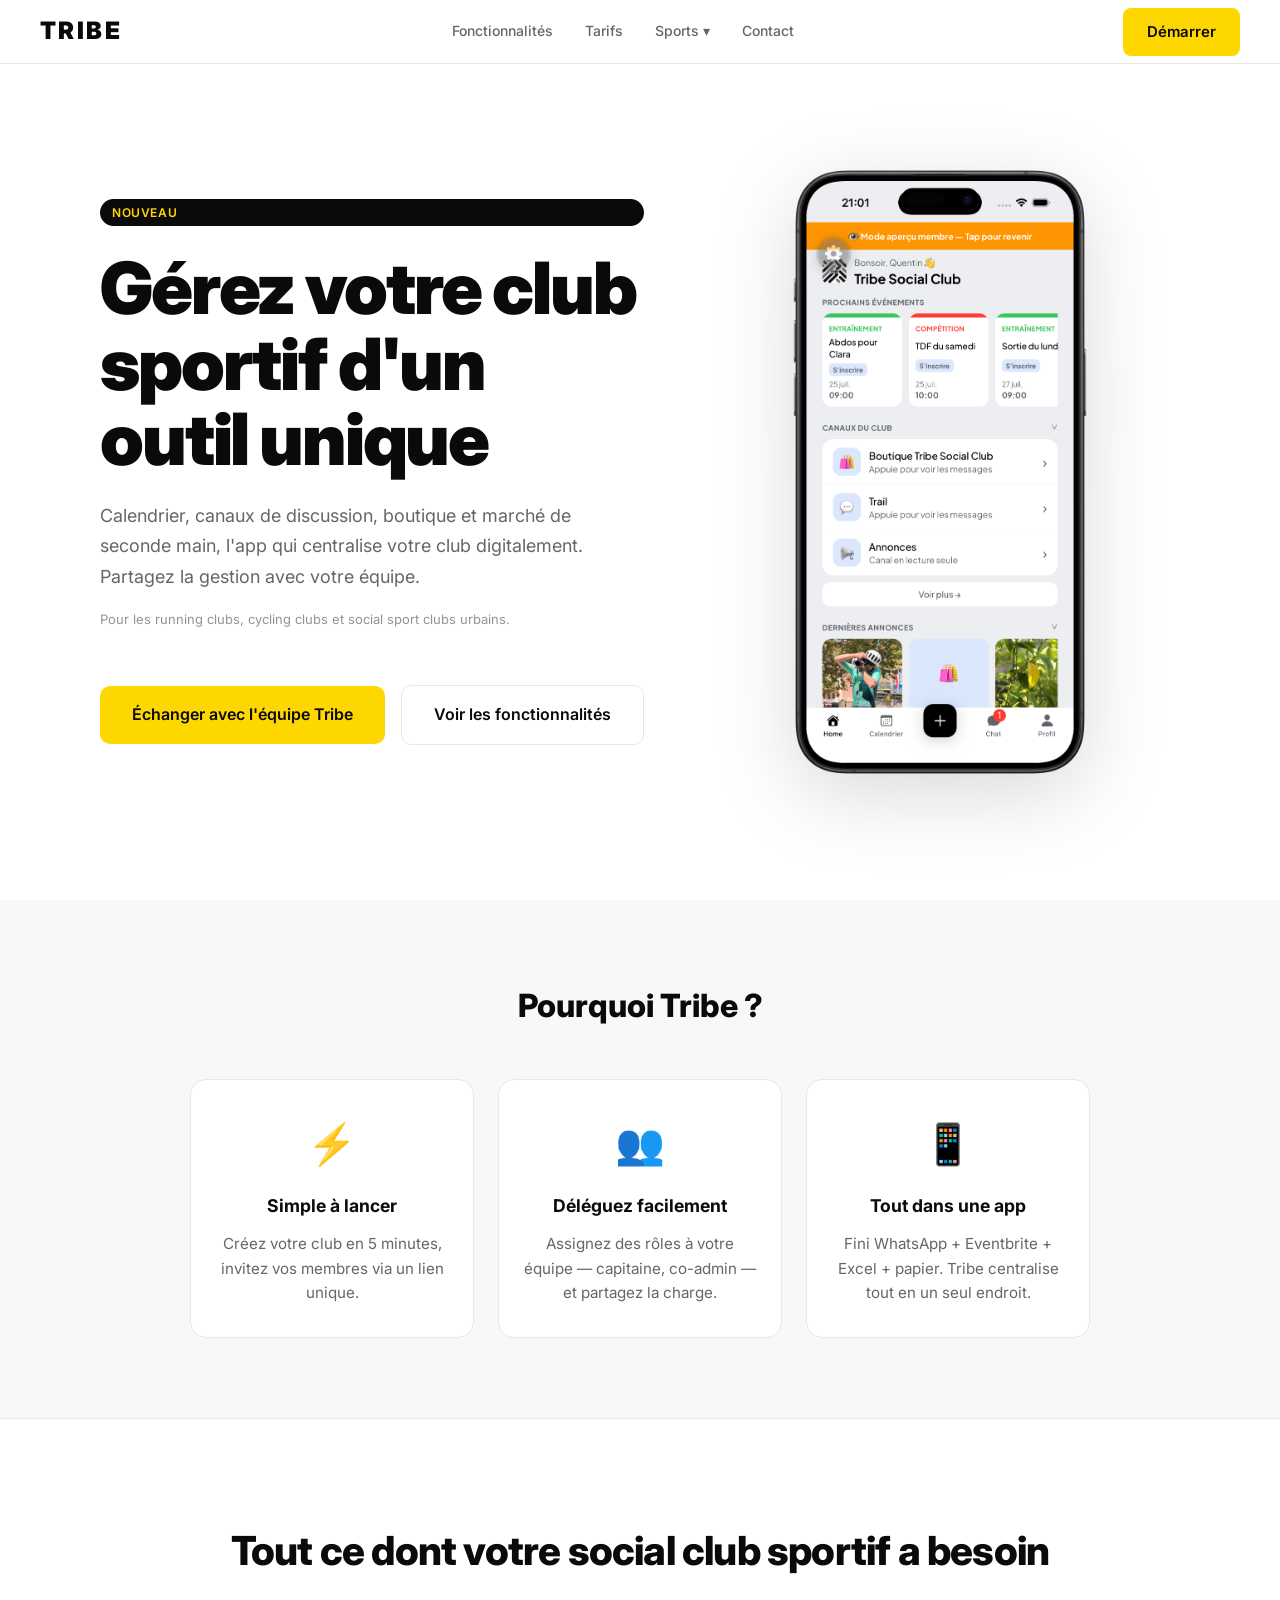
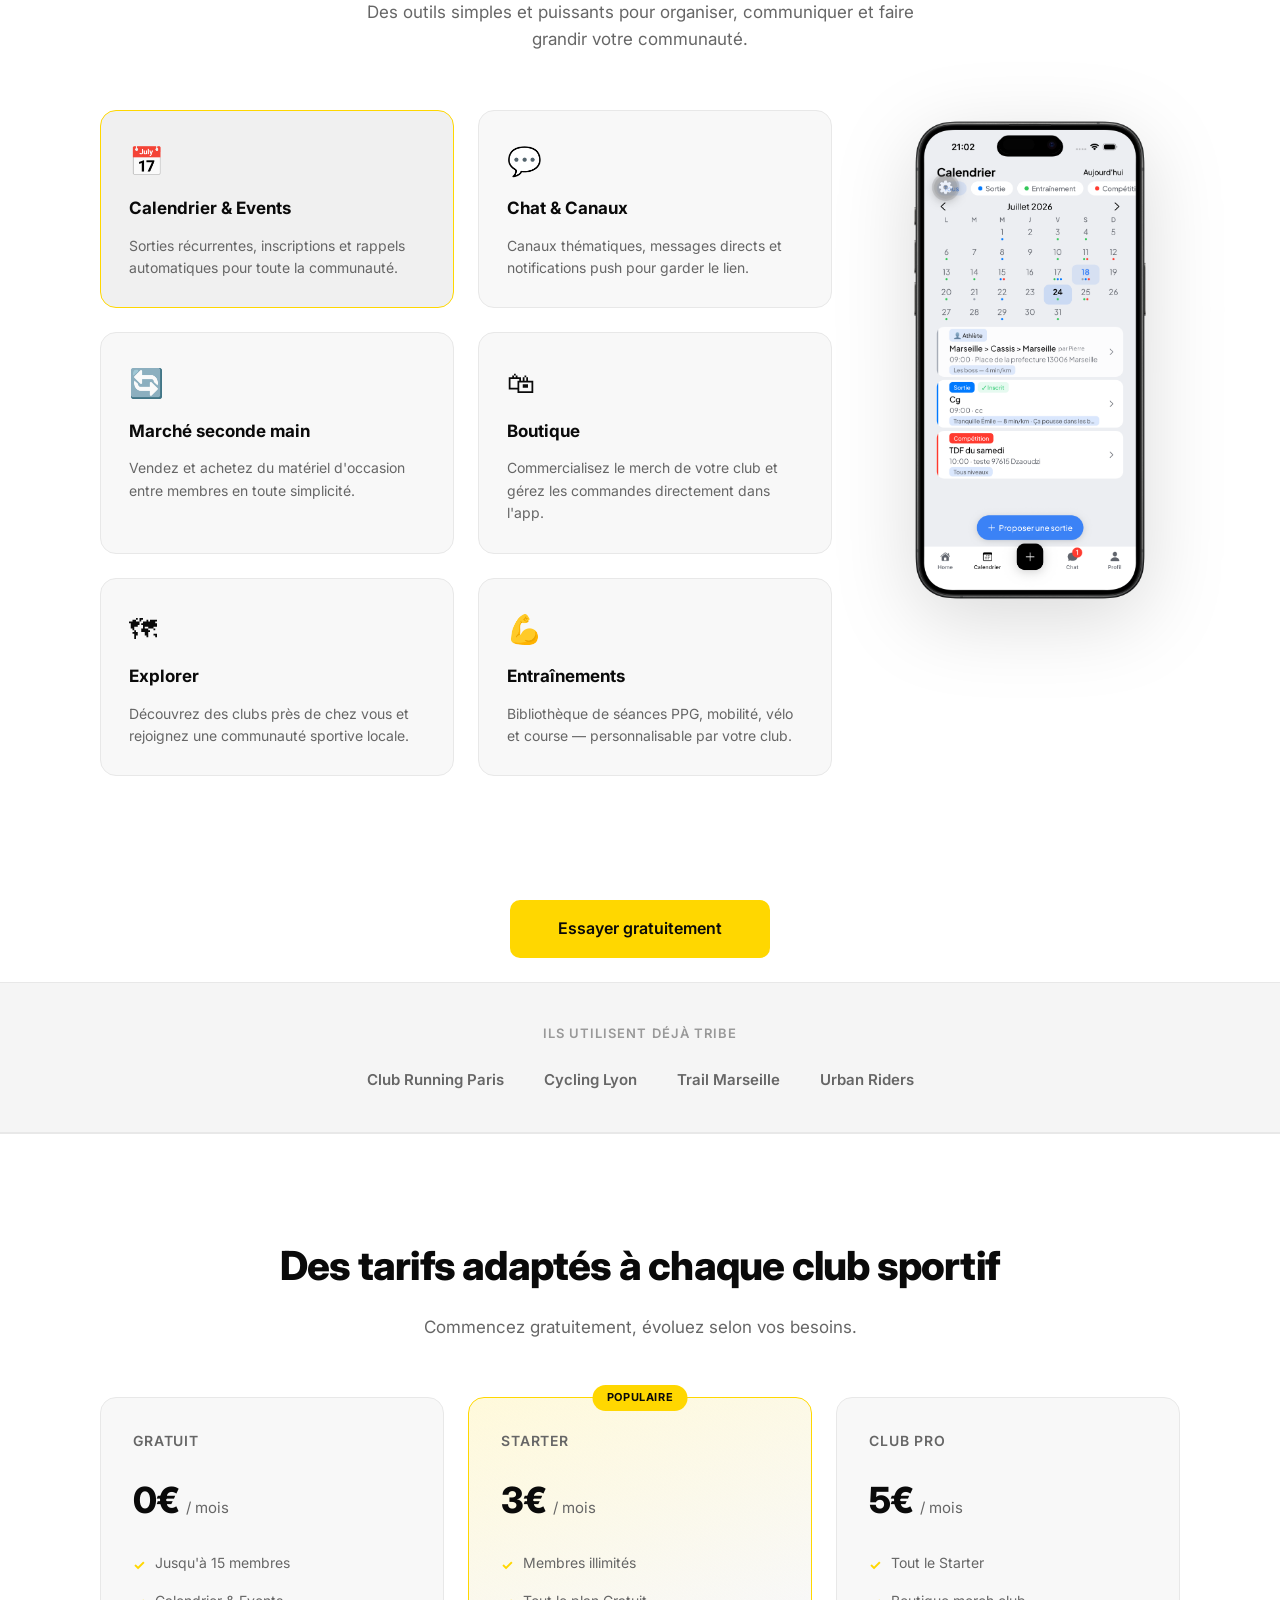
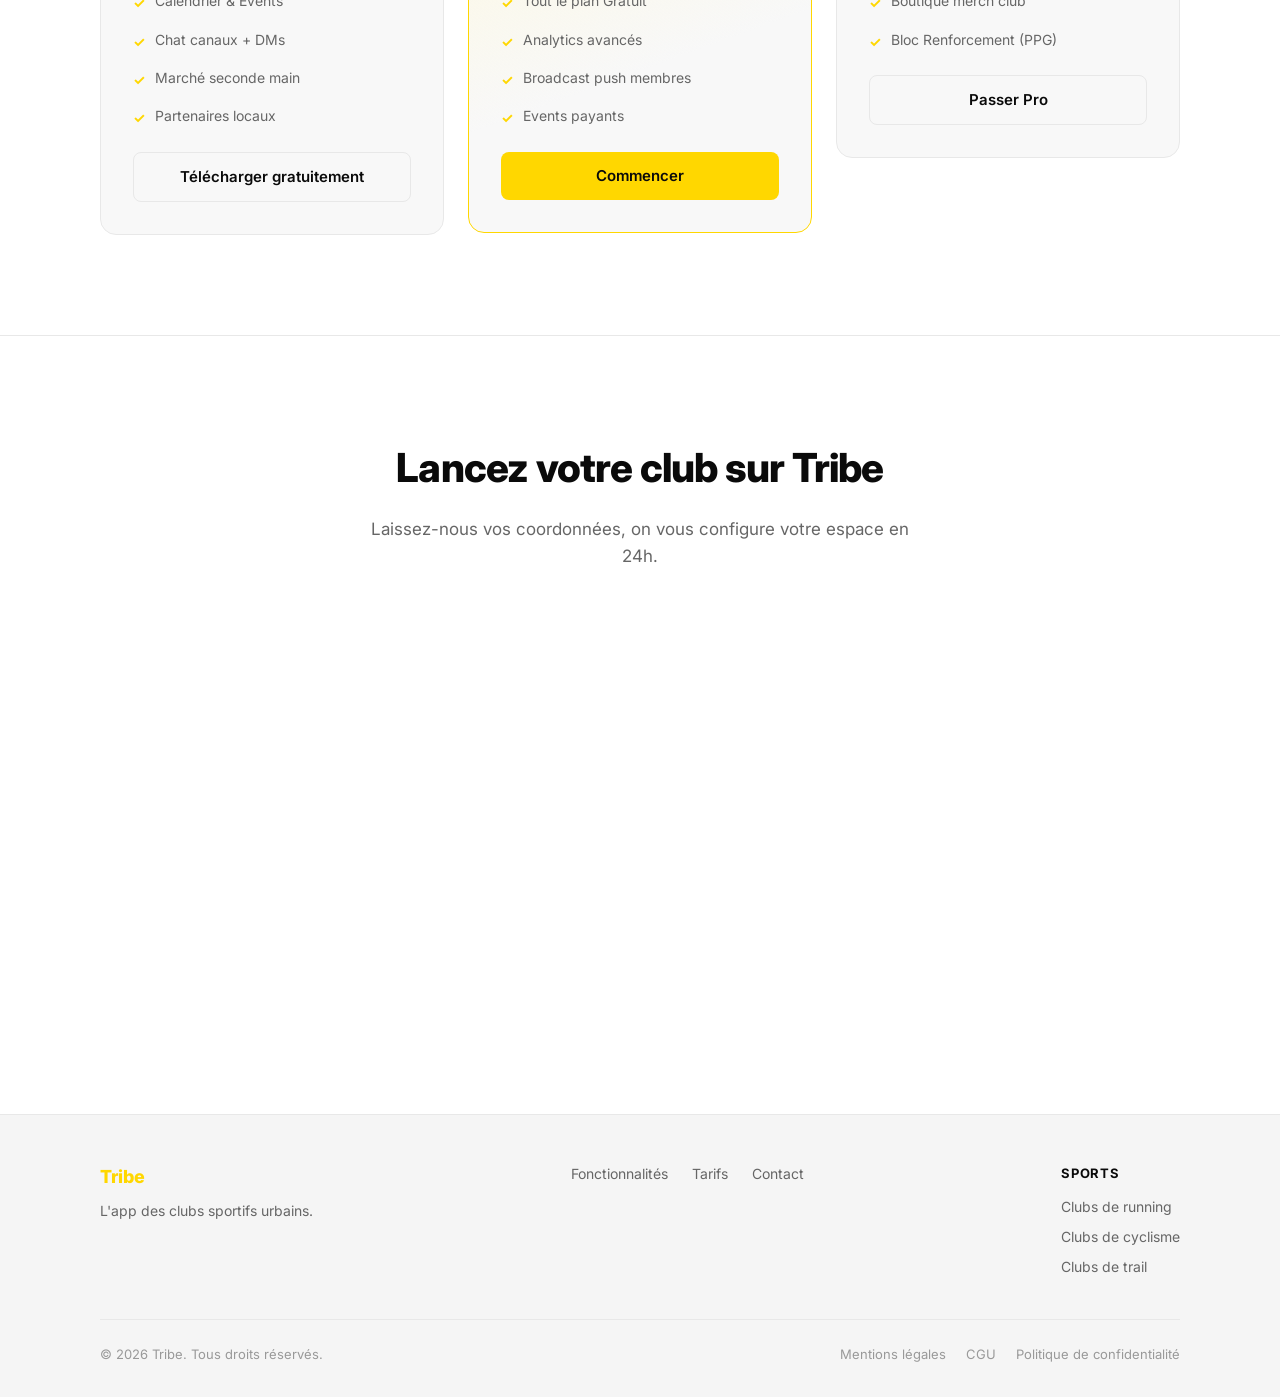
==== commit eff8f02f: "fix: reduce tally form height" ====
--- a/index.html
+++ b/index.html
@@ -260,16 +260,18 @@
     <div class="container">
       <h2 class="section-title">Lancez votre club sur Tribe</h2>
       <p class="section-subtitle">Laissez-nous vos coordonnées, on vous configure votre espace en 24h.</p>
-      <iframe
-        data-tally-src="https://tally.so/embed/KYKKy7?alignLeft=1&hideTitle=1&transparentBackground=1&dynamicHeight=1&formEventsForwarding=1"
-        loading="lazy"
-        width="100%"
-        height="500"
-        frameborder="0"
-        marginheight="0"
-        marginwidth="0"
-        title="Contact Tribe">
-      </iframe>
+      <div style="max-width: 600px; margin: 0 auto;">
+        <iframe
+          data-tally-src="https://tally.so/embed/KYKKy7?alignLeft=1&hideTitle=1&transparentBackground=1&dynamicHeight=1&formEventsForwarding=1"
+          loading="lazy"
+          width="100%"
+          height="380"
+          frameborder="0"
+          marginheight="0"
+          marginwidth="0"
+          title="Contact Tribe">
+        </iframe>
+      </div>
       <script>var d=document,w="https://tally.so/widgets/embed.js",v=function(){"undefined"!=typeof Tally?Tally.loadEmbeds():d.querySelectorAll("[data-tally-src]:not([src])").forEach((function(e){e.src=e.dataset.tallySrc}))};if("undefined"!=typeof Tally)v();else if(d.querySelector('script[src="'+w+'"]')==null){var s=d.createElement("script");s.src=w,s.onload=v,s.onerror=v,d.body.appendChild(s);}</script>
     </div>
   </section>
